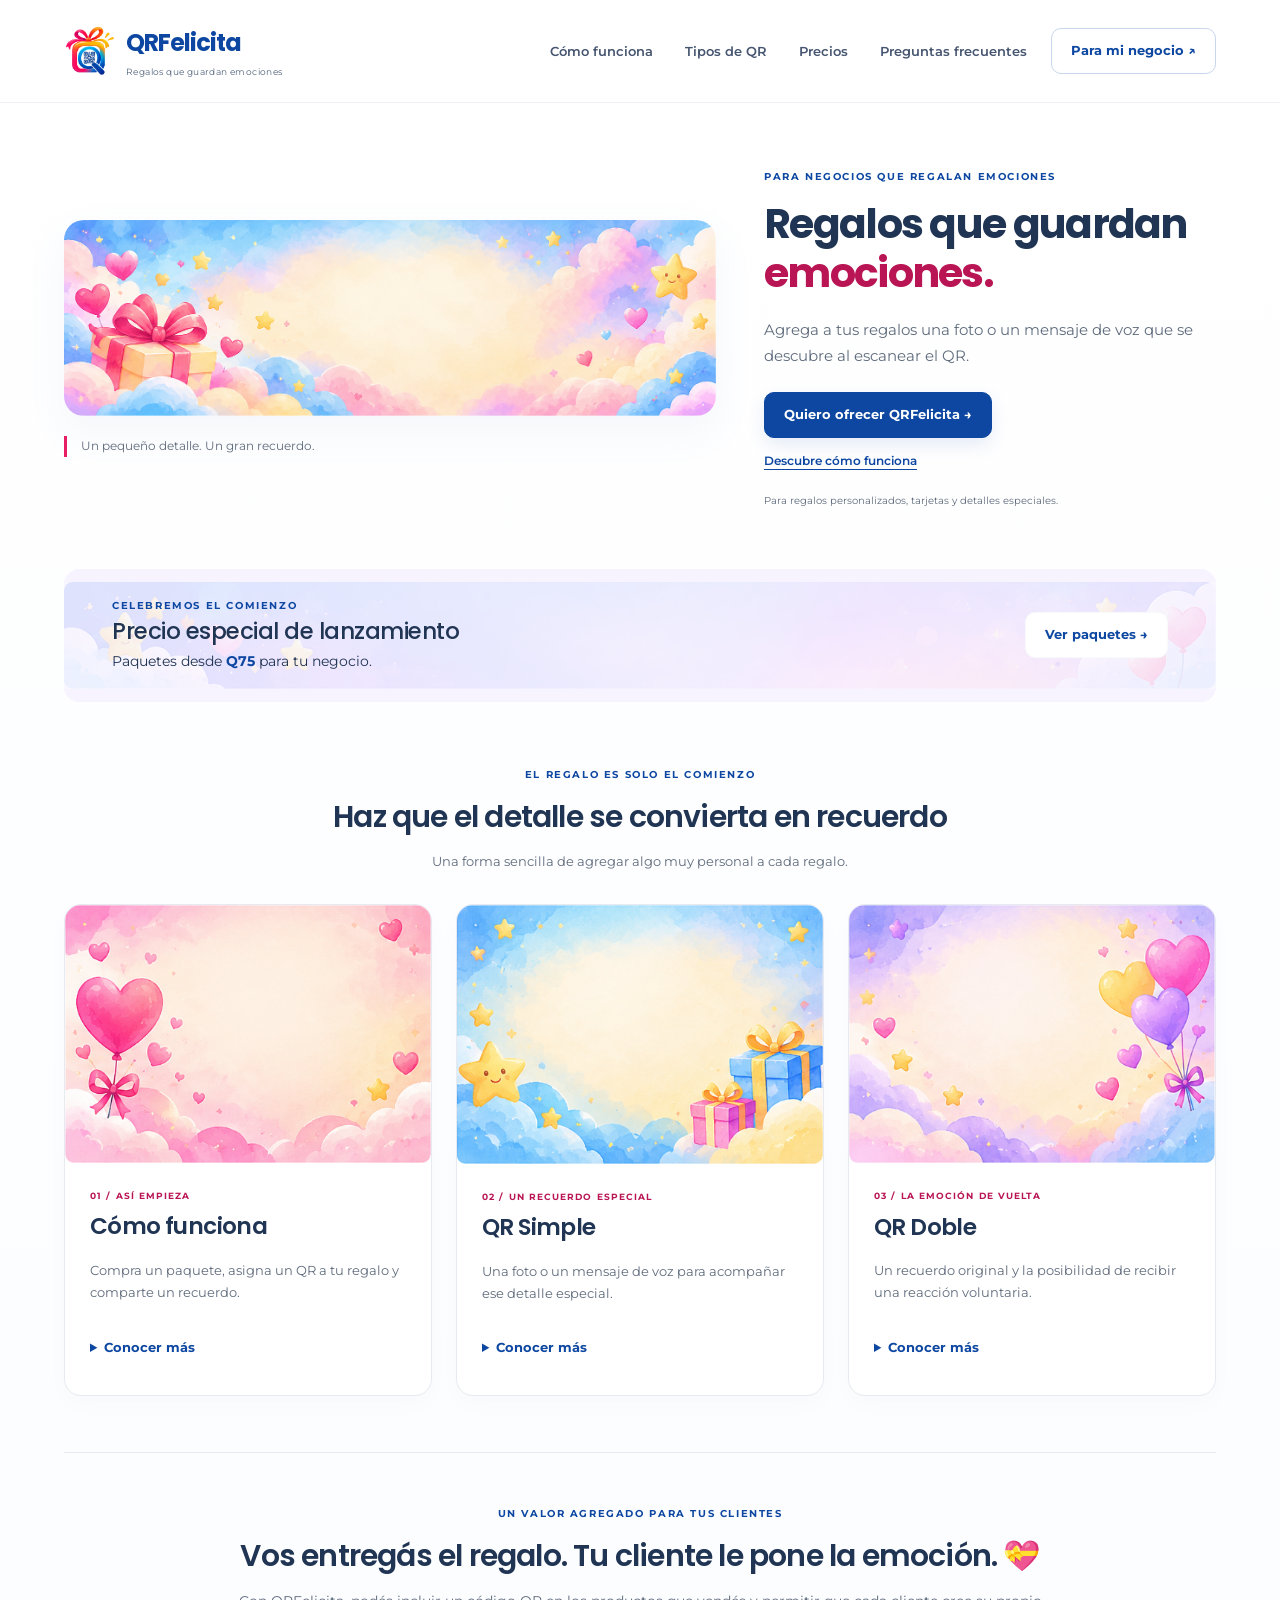
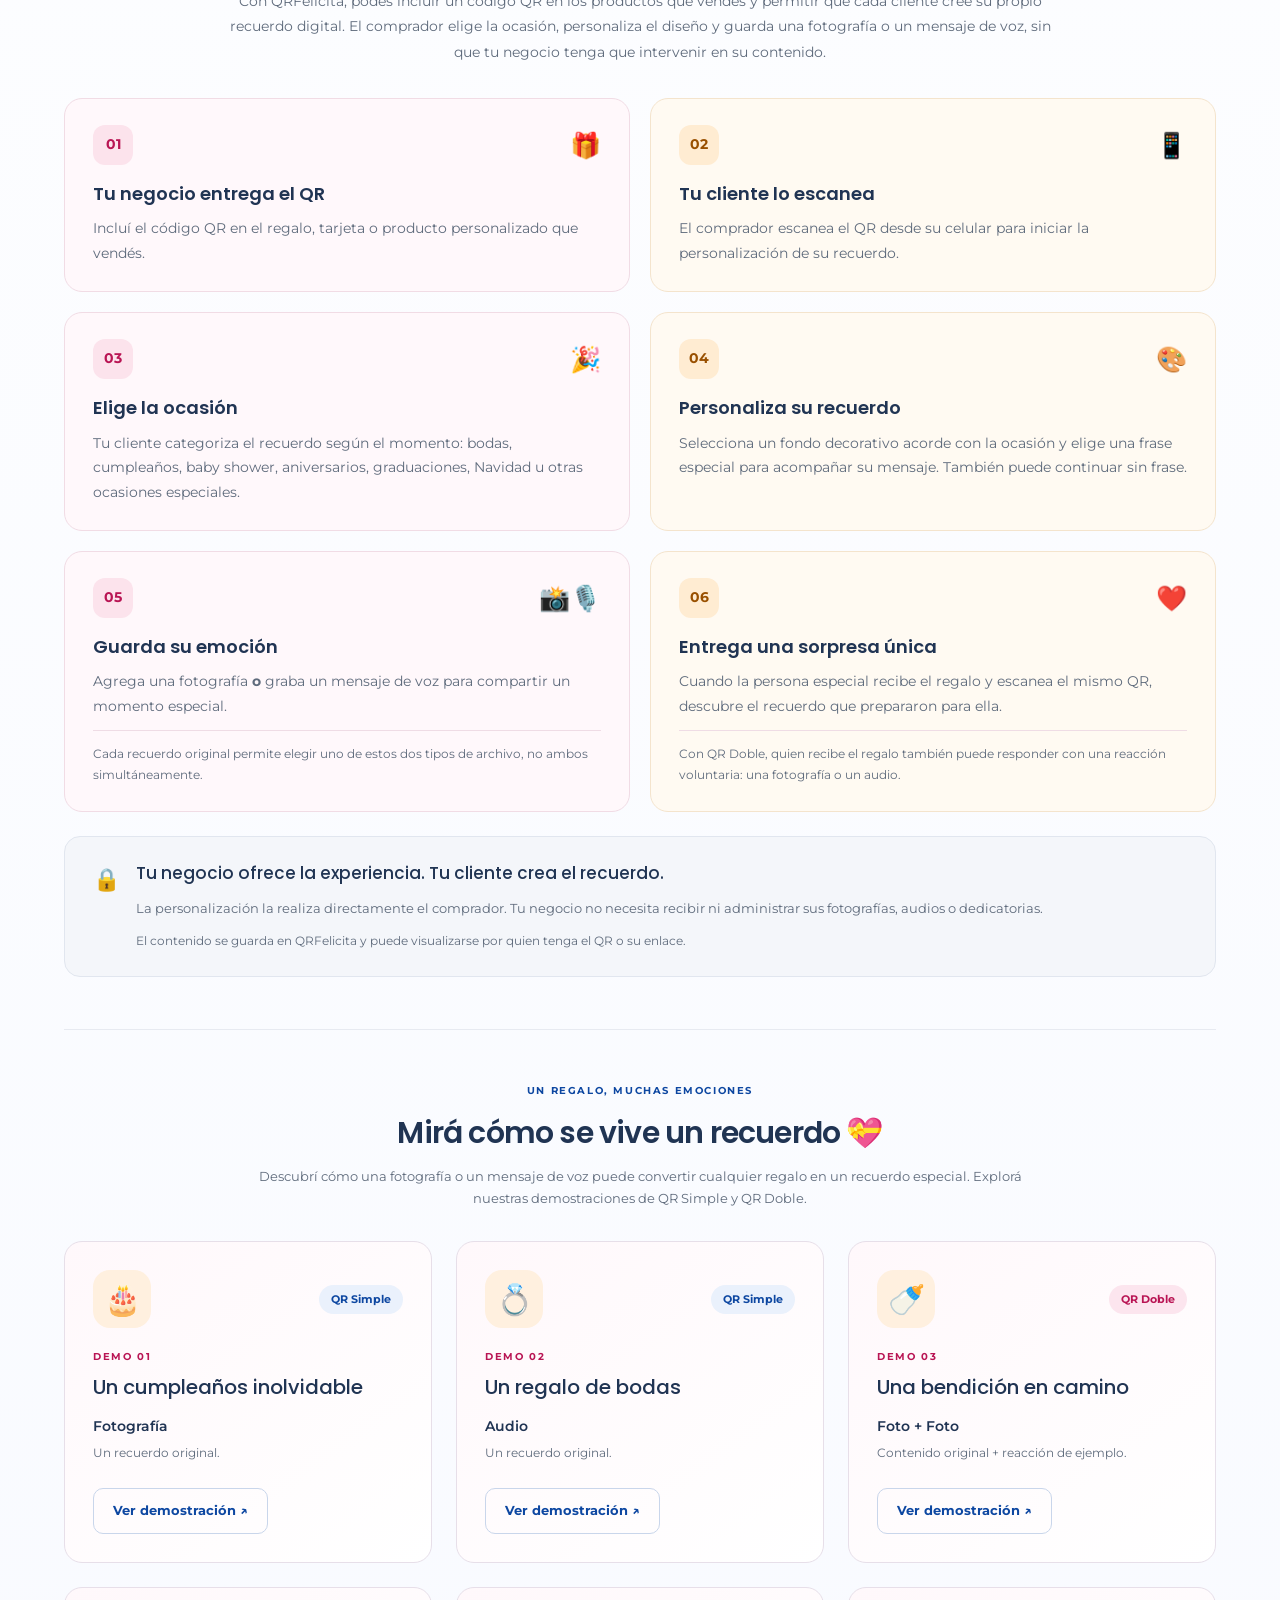
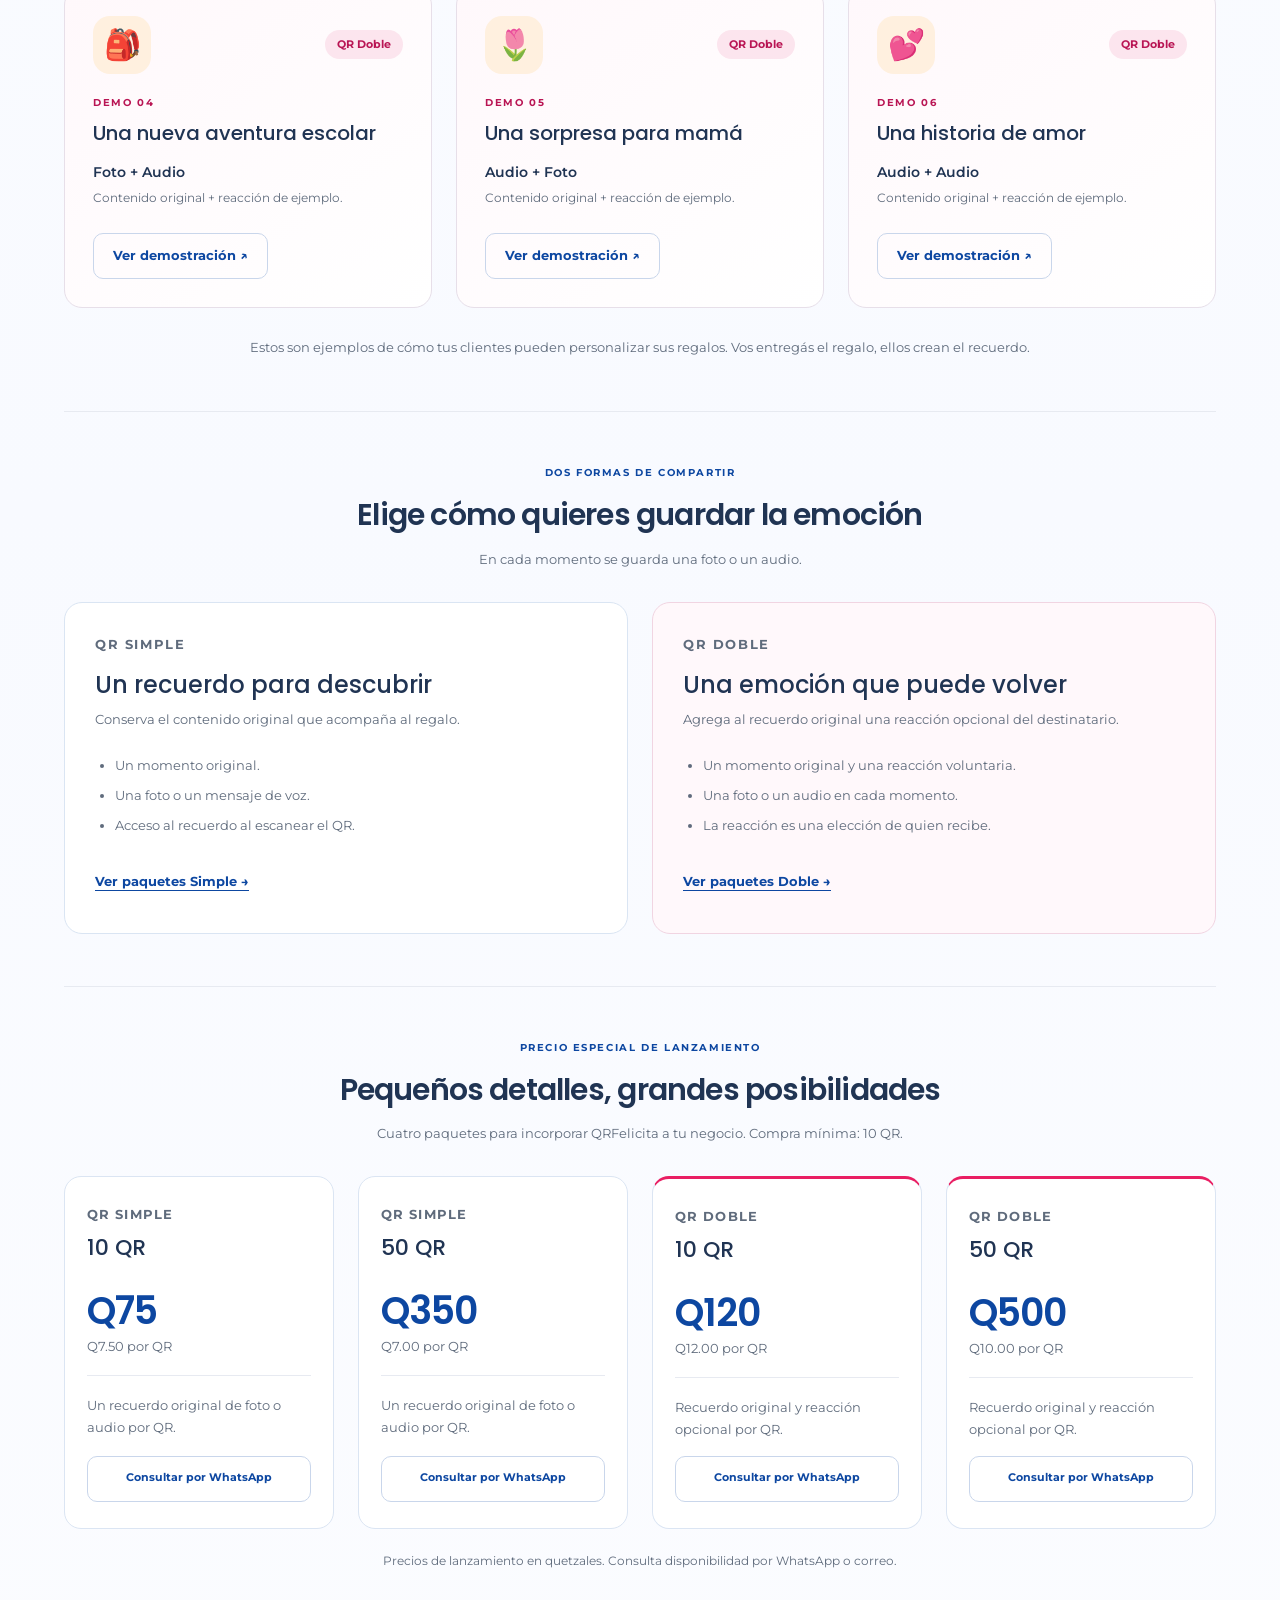
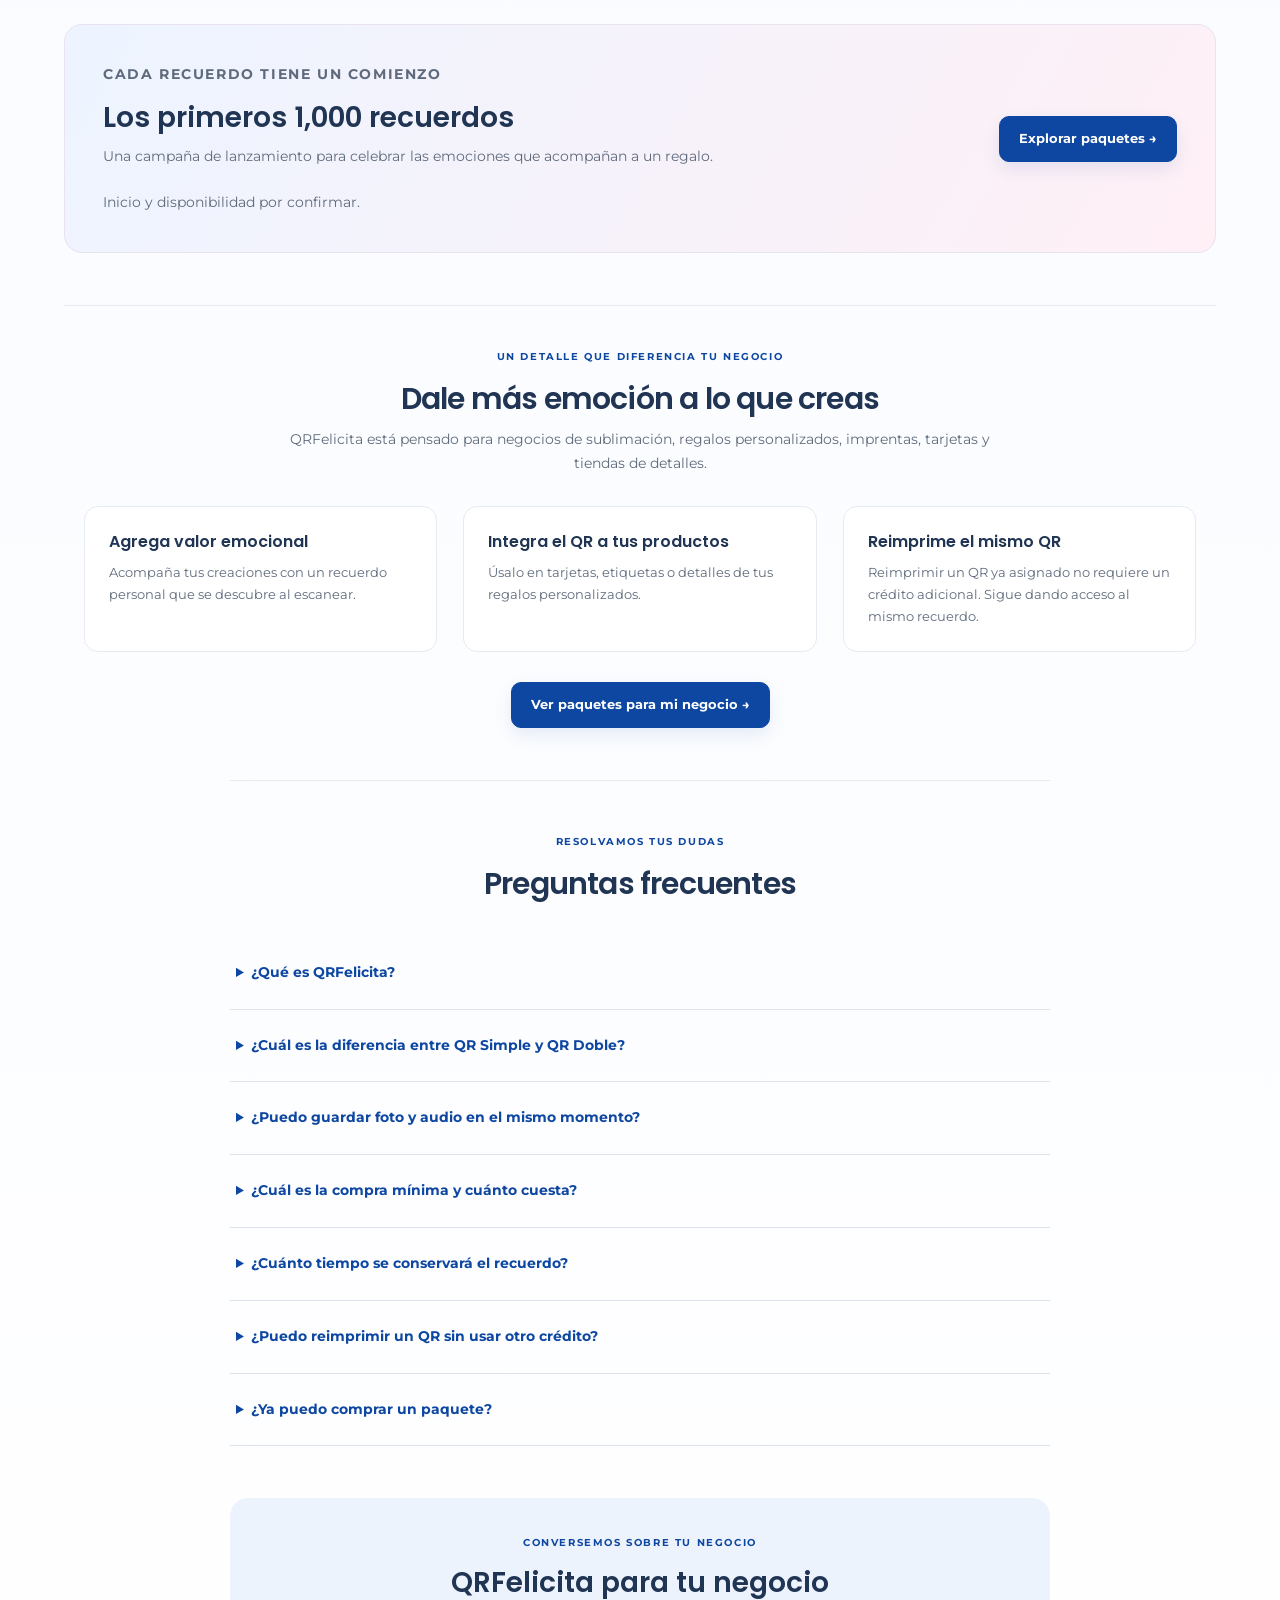
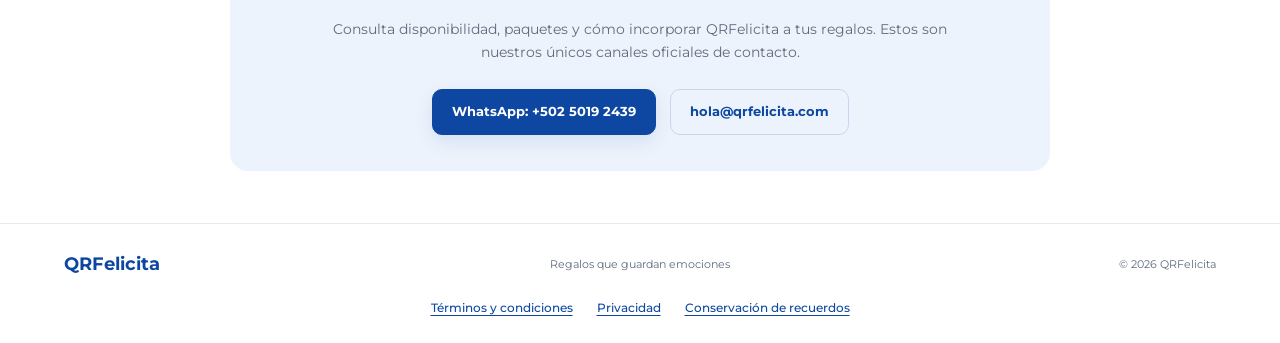
==== index.html @ c607f037 "filtro por vendedor" ====
<!doctype html>
<html lang="es"><head><meta charset="utf-8"><meta name="viewport" content="width=device-width, initial-scale=1"><title>QRFelicita | Regalos que guardan emociones</title><meta name="description" content="Agrega a tus regalos una foto o un mensaje de voz que se descubre al escanear el QR. Conoce QRFelicita para tu negocio."><meta name="theme-color" content="#0d47a1"><meta property="og:title" content="QRFelicita | Regalos que guardan emociones"><meta property="og:description" content="Una foto o un mensaje de voz para acompañar tus regalos."><meta property="og:type" content="website"><meta property="og:locale" content="es_GT"><link rel="icon" type="image/png" href="assets/img/favICON.png"><link rel="preconnect" href="https://fonts.googleapis.com"><link rel="preconnect" href="https://fonts.gstatic.com" crossorigin><link href="https://fonts.googleapis.com/css2?family=Montserrat:wght@400;500;600;700&family=Poppins:wght@500;600;700&display=swap" rel="stylesheet"><link href="css/styles.css" rel="stylesheet"><link href="css/qrfelicita.css" rel="stylesheet"></head>
<body id="inicio"><a class="skip-link" href="#contenido">Saltar al contenido</a><header><nav class="navbar navbar-expand-lg navbar-light" aria-label="Navegación principal"><div class="container"><a class="navbar-brand brand" href="#inicio" aria-label="QRFelicita, inicio"><img src="assets/img/favICON.png" width="52" height="52" alt="Isotipo oficial de QRFelicita"><span><strong>QRFelicita</strong><small>Regalos que guardan emociones</small></span></a><button class="navbar-toggler" type="button" aria-controls="menu-principal" aria-expanded="false" aria-label="Abrir menú"><span class="navbar-toggler-icon"></span></button><div class="collapse navbar-collapse" id="menu-principal"><ul class="navbar-nav ms-auto gap-lg-3 align-items-lg-center"><li class="nav-item"><a class="nav-link" href="#como-funciona">Cómo funciona</a></li><li class="nav-item"><a class="nav-link" href="#tipos-qr">Tipos de QR</a></li><li class="nav-item"><a class="nav-link" href="#precios">Precios</a></li><li class="nav-item"><a class="nav-link" href="#preguntas-frecuentes">Preguntas frecuentes</a></li><li class="nav-item"><a class="btn btn-outline-primary" href="#para-negocios">Para mi negocio ↗</a></li></ul></div></div></nav></header>
<main class="container" id="contenido"><section class="hero row align-items-center g-4 g-lg-5" aria-labelledby="titulo-principal"><div class="col-lg-7"><img class="img-fluid hero-image" src="assets/img/01_hero_principal.png" width="1505" height="453" alt="Regalo con lazo rosa entre nubes de acuarela, corazones y estrellas"><p class="art-caption">Un pequeño detalle. Un gran recuerdo.</p></div><div class="col-lg-5"><p class="eyebrow">PARA NEGOCIOS QUE REGALAN EMOCIONES</p><h1 id="titulo-principal">Regalos que guardan <span>emociones.</span></h1><p class="hero-description">Agrega a tus regalos una foto o un mensaje de voz que se descubre al escanear el QR.</p><a class="btn btn-primary" href="https://wa.me/50250192439" target="_blank" rel="noopener noreferrer">Quiero ofrecer QRFelicita →</a><a class="hero-secondary" href="#como-funciona">Descubre cómo funciona</a><p class="hero-note">Para regalos personalizados, tarjetas y detalles especiales.</p></div></section>
<section class="promo" id="lanzamiento" aria-labelledby="promo-titulo"><img src="assets/img/02_franja_promocional.png" width="1505" height="141" alt=""><div class="promo-content"><div><p class="eyebrow">CELEBREMOS EL COMIENZO</p><h2 id="promo-titulo">Precio especial de lanzamiento</h2><p>Paquetes desde <strong>Q75</strong> para tu negocio.</p></div><a class="btn btn-light" href="#precios">Ver paquetes →</a></div></section>
<section class="discovery" id="descubre" aria-labelledby="descubre-titulo"><div class="section-heading"><p class="eyebrow">EL REGALO ES SOLO EL COMIENZO</p><h2 id="descubre-titulo">Haz que el detalle se convierta en recuerdo</h2><p>Una forma sencilla de agregar algo muy personal a cada regalo.</p></div><div class="row g-4">
<div class="col-md-4"><article class="card h-100" id="resumen-funcionamiento"><img class="card-img-top" src="assets/img/03_tarjeta_amor.png" width="492" height="347" alt="Corazones y nubes en acuarela rosa" loading="lazy"><div class="card-body"><p class="card-kicker">01 / ASÍ EMPIEZA</p><h3>Cómo funciona</h3><p>Compra un paquete, asigna un QR a tu regalo y comparte un recuerdo.</p><details><summary>Conocer más<span class="visually-hidden"> sobre cómo funciona</span></summary><p>El negocio adquiere un paquete y asigna el QR al regalo. Se guarda una foto o un audio y el destinatario descubre el recuerdo al escanearlo.</p></details></div></article></div>
<div class="col-md-4"><article class="card h-100"><img class="card-img-top" src="assets/img/04_tarjeta_regalos.png" width="490" height="347" alt="Regalos azules y rosas entre estrellas y nubes" loading="lazy"><div class="card-body"><p class="card-kicker">02 / UN RECUERDO ESPECIAL</p><h3>QR Simple</h3><p>Una foto o un mensaje de voz para acompañar ese detalle especial.</p><details><summary>Conocer más<span class="visually-hidden"> sobre QR Simple</span></summary><p>Incluye un momento original: puedes guardar una foto o un audio. El destinatario lo descubre al escanear el QR de su regalo.</p></details></div></article></div>
<div class="col-md-4"><article class="card h-100"><img class="card-img-top" src="assets/img/05_tarjeta_celebracion.png" width="491" height="347" alt="Globos de corazón entre nubes rosas y violetas" loading="lazy"><div class="card-body"><p class="card-kicker">03 / LA EMOCIÓN DE VUELTA</p><h3>QR Doble</h3><p>Un recuerdo original y la posibilidad de recibir una reacción voluntaria.</p><details><summary>Conocer más<span class="visually-hidden"> sobre QR Doble</span></summary><p>Incluye el momento original y una reacción opcional del destinatario. Cada momento permite una foto o un audio.</p></details></div></article></div>
</div></section><section class="content-section" id="como-funciona" aria-labelledby="pasos-titulo">
<div class="section-heading"><p class="eyebrow">UN VALOR AGREGADO PARA TUS CLIENTES</p><h2 id="pasos-titulo">Vos entregás el regalo. Tu cliente le pone la emoción. <span aria-hidden="true">💝</span></h2><p>Con QRFelicita, podés incluir un código QR en los productos que vendés y permitir que cada cliente cree su propio recuerdo digital. El comprador elige la ocasión, personaliza el diseño y guarda una fotografía o un mensaje de voz, sin que tu negocio tenga que intervenir en su contenido.</p></div>
<ol class="steps">
<li><div class="step-heading"><span>01</span><span aria-hidden="true">🎁</span></div><h3>Tu negocio entrega el QR</h3><p>Incluí el código QR en el regalo, tarjeta o producto personalizado que vendés.</p></li>
<li><div class="step-heading"><span>02</span><span aria-hidden="true">📱</span></div><h3>Tu cliente lo escanea</h3><p>El comprador escanea el QR desde su celular para iniciar la personalización de su recuerdo.</p></li>
<li><div class="step-heading"><span>03</span><span aria-hidden="true">🎉</span></div><h3>Elige la ocasión</h3><p>Tu cliente categoriza el recuerdo según el momento: bodas, cumpleaños, baby shower, aniversarios, graduaciones, Navidad u otras ocasiones especiales.</p></li>
<li><div class="step-heading"><span>04</span><span aria-hidden="true">🎨</span></div><h3>Personaliza su recuerdo</h3><p>Selecciona un fondo decorativo acorde con la ocasión y elige una frase especial para acompañar su mensaje. También puede continuar sin frase.</p></li>
<li><div class="step-heading"><span>05</span><span aria-hidden="true">📸🎙️</span></div><h3>Guarda su emoción</h3><p>Agrega una fotografía <strong>o</strong> graba un mensaje de voz para compartir un momento especial.</p><p class="step-note">Cada recuerdo original permite elegir uno de estos dos tipos de archivo, no ambos simultáneamente.</p></li>
<li><div class="step-heading"><span>06</span><span aria-hidden="true">❤️</span></div><h3>Entrega una sorpresa única</h3><p>Cuando la persona especial recibe el regalo y escanea el mismo QR, descubre el recuerdo que prepararon para ella.</p><p class="step-note">Con QR Doble, quien recibe el regalo también puede responder con una reacción voluntaria: una fotografía o un audio.</p></li>
</ol>
<aside class="journey-privacy" aria-labelledby="personalizacion-titulo"><span aria-hidden="true">🔒</span><div><h3 id="personalizacion-titulo">Tu negocio ofrece la experiencia. Tu cliente crea el recuerdo.</h3><p>La personalización la realiza directamente el comprador. Tu negocio no necesita recibir ni administrar sus fotografías, audios o dedicatorias.</p><p>El contenido se guarda en QRFelicita y puede visualizarse por quien tenga el QR o su enlace.</p></div></aside>
</section>
<section class="content-section demos-section" id="demostraciones" aria-labelledby="demos-titulo">
<div class="section-heading"><p class="eyebrow">UN REGALO, MUCHAS EMOCIONES</p><h2 id="demos-titulo">Mirá cómo se vive un recuerdo <span aria-hidden="true">💝</span></h2><p>Descubrí cómo una fotografía o un mensaje de voz puede convertir cualquier regalo en un recuerdo especial. Explorá nuestras demostraciones de QR Simple y QR Doble.</p></div>
<div class="row g-4"><div class="col-12 col-md-6 col-lg-4"><article class="demo-card h-100"><div class="demo-card-top"><span class="demo-icon" aria-hidden="true">🎂</span><span class="demo-badge demo-simple">QR Simple</span></div><p class="demo-number">DEMO 01</p><h3>Un cumpleaños inolvidable</h3><p class="demo-content-type">Fotografía</p><p class="demo-content-help">Un recuerdo original.</p><a class="btn btn-outline-primary" href="http://qrfelicita:8080/q/demo1" target="_blank" rel="noopener noreferrer" aria-label="Ver demostración: Un cumpleaños inolvidable (abre en otra pestaña)">Ver demostración <span aria-hidden="true">↗</span></a></article></div><div class="col-12 col-md-6 col-lg-4"><article class="demo-card h-100"><div class="demo-card-top"><span class="demo-icon" aria-hidden="true">💍</span><span class="demo-badge demo-simple">QR Simple</span></div><p class="demo-number">DEMO 02</p><h3>Un regalo de bodas</h3><p class="demo-content-type">Audio</p><p class="demo-content-help">Un recuerdo original.</p><a class="btn btn-outline-primary" href="http://qrfelicita:8080/q/demo2" target="_blank" rel="noopener noreferrer" aria-label="Ver demostración: Un regalo de bodas (abre en otra pestaña)">Ver demostración <span aria-hidden="true">↗</span></a></article></div><div class="col-12 col-md-6 col-lg-4"><article class="demo-card h-100"><div class="demo-card-top"><span class="demo-icon" aria-hidden="true">🍼</span><span class="demo-badge demo-double">QR Doble</span></div><p class="demo-number">DEMO 03</p><h3>Una bendición en camino</h3><p class="demo-content-type">Foto + Foto</p><p class="demo-content-help">Contenido original + reacción de ejemplo.</p><a class="btn btn-outline-primary" href="http://qrfelicita:8080/q/demo3" target="_blank" rel="noopener noreferrer" aria-label="Ver demostración: Una bendición en camino (abre en otra pestaña)">Ver demostración <span aria-hidden="true">↗</span></a></article></div><div class="col-12 col-md-6 col-lg-4"><article class="demo-card h-100"><div class="demo-card-top"><span class="demo-icon" aria-hidden="true">🎒</span><span class="demo-badge demo-double">QR Doble</span></div><p class="demo-number">DEMO 04</p><h3>Una nueva aventura escolar</h3><p class="demo-content-type">Foto + Audio</p><p class="demo-content-help">Contenido original + reacción de ejemplo.</p><a class="btn btn-outline-primary" href="http://qrfelicita:8080/q/demo4" target="_blank" rel="noopener noreferrer" aria-label="Ver demostración: Una nueva aventura escolar (abre en otra pestaña)">Ver demostración <span aria-hidden="true">↗</span></a></article></div><div class="col-12 col-md-6 col-lg-4"><article class="demo-card h-100"><div class="demo-card-top"><span class="demo-icon" aria-hidden="true">🌷</span><span class="demo-badge demo-double">QR Doble</span></div><p class="demo-number">DEMO 05</p><h3>Una sorpresa para mamá</h3><p class="demo-content-type">Audio + Foto</p><p class="demo-content-help">Contenido original + reacción de ejemplo.</p><a class="btn btn-outline-primary" href="http://qrfelicita:8080/q/demo5" target="_blank" rel="noopener noreferrer" aria-label="Ver demostración: Una sorpresa para mamá (abre en otra pestaña)">Ver demostración <span aria-hidden="true">↗</span></a></article></div><div class="col-12 col-md-6 col-lg-4"><article class="demo-card h-100"><div class="demo-card-top"><span class="demo-icon" aria-hidden="true">💕</span><span class="demo-badge demo-double">QR Doble</span></div><p class="demo-number">DEMO 06</p><h3>Una historia de amor</h3><p class="demo-content-type">Audio + Audio</p><p class="demo-content-help">Contenido original + reacción de ejemplo.</p><a class="btn btn-outline-primary" href="http://qrfelicita:8080/q/demo6" target="_blank" rel="noopener noreferrer" aria-label="Ver demostración: Una historia de amor (abre en otra pestaña)">Ver demostración <span aria-hidden="true">↗</span></a></article></div></div><p class="demo-footnote">Estos son ejemplos de cómo tus clientes pueden personalizar sus regalos. Vos entregás el regalo, ellos crean el recuerdo.</p>
</section>
<section class="content-section comparison-section" id="tipos-qr" aria-labelledby="comparacion-titulo"><div class="section-heading"><p class="eyebrow">DOS FORMAS DE COMPARTIR</p><h2 id="comparacion-titulo">Elige cómo quieres guardar la emoción</h2><p>En cada momento se guarda una foto o un audio.</p></div><div class="row g-4"><div class="col-md-6"><article class="comparison-panel"><p class="eyebrow">QR SIMPLE</p><h3>Un recuerdo para descubrir</h3><p>Conserva el contenido original que acompaña al regalo.</p><ul><li>Un momento original.</li><li>Una foto o un mensaje de voz.</li><li>Acceso al recuerdo al escanear el QR.</li></ul><a href="#precios" class="text-link">Ver paquetes Simple →</a></article></div><div class="col-md-6"><article class="comparison-panel double-panel"><p class="eyebrow">QR DOBLE</p><h3>Una emoción que puede volver</h3><p>Agrega al recuerdo original una reacción opcional del destinatario.</p><ul><li>Un momento original y una reacción voluntaria.</li><li>Una foto o un audio en cada momento.</li><li>La reacción es una elección de quien recibe.</li></ul><a href="#precios" class="text-link">Ver paquetes Doble →</a></article></div></div></section>
<section class="content-section" id="precios" aria-labelledby="precios-titulo"><div class="section-heading"><p class="eyebrow">PRECIO ESPECIAL DE LANZAMIENTO</p><h2 id="precios-titulo">Pequeños detalles, grandes posibilidades</h2><p>Cuatro paquetes para incorporar QRFelicita a tu negocio. Compra mínima: 10 QR.</p></div><div class="row g-4">
<div class="col-sm-6 col-lg-3"><article class="price-card"><p class="card-kicker">QR SIMPLE</p><h3>10 QR</h3><p class="package-price">Q75</p><p class="unit-price">Q7.50 por QR</p><p>Un recuerdo original de foto o audio por QR.</p><a href="https://wa.me/50250192439" target="_blank" rel="noopener noreferrer" class="btn btn-outline-primary">Consultar por WhatsApp<span class="visually-hidden"> de QR Simple, 10 QR</span></a></article></div>
<div class="col-sm-6 col-lg-3"><article class="price-card"><p class="card-kicker">QR SIMPLE</p><h3>50 QR</h3><p class="package-price">Q350</p><p class="unit-price">Q7.00 por QR</p><p>Un recuerdo original de foto o audio por QR.</p><a href="https://wa.me/50250192439" target="_blank" rel="noopener noreferrer" class="btn btn-outline-primary">Consultar por WhatsApp<span class="visually-hidden"> de QR Simple, 50 QR</span></a></article></div>
<div class="col-sm-6 col-lg-3"><article class="price-card double-price"><p class="card-kicker">QR DOBLE</p><h3>10 QR</h3><p class="package-price">Q120</p><p class="unit-price">Q12.00 por QR</p><p>Recuerdo original y reacción opcional por QR.</p><a href="https://wa.me/50250192439" target="_blank" rel="noopener noreferrer" class="btn btn-outline-primary">Consultar por WhatsApp<span class="visually-hidden"> de QR Doble, 10 QR</span></a></article></div>
<div class="col-sm-6 col-lg-3"><article class="price-card double-price"><p class="card-kicker">QR DOBLE</p><h3>50 QR</h3><p class="package-price">Q500</p><p class="unit-price">Q10.00 por QR</p><p>Recuerdo original y reacción opcional por QR.</p><a href="https://wa.me/50250192439" target="_blank" rel="noopener noreferrer" class="btn btn-outline-primary">Consultar por WhatsApp<span class="visually-hidden"> de QR Doble, 50 QR</span></a></article></div>
</div><p class="section-note">Precios de lanzamiento en quetzales. Consulta disponibilidad por WhatsApp o correo.</p></section>
<section class="campaign" aria-labelledby="campana-titulo"><div><p class="eyebrow">CADA RECUERDO TIENE UN COMIENZO</p><h2 id="campana-titulo">Los primeros 1,000 recuerdos</h2><p>Una campaña de lanzamiento para celebrar las emociones que acompañan a un regalo.</p><p class="section-note">Inicio y disponibilidad por confirmar.</p></div><a href="#precios" class="btn btn-primary">Explorar paquetes →</a></section><section class="business-intro" id="para-negocios" aria-labelledby="negocios-titulo"><p class="eyebrow">UN DETALLE QUE DIFERENCIA TU NEGOCIO</p><h2 id="negocios-titulo">Dale más emoción a lo que creas</h2><p>QRFelicita está pensado para negocios de sublimación, regalos personalizados, imprentas, tarjetas y tiendas de detalles.</p><div class="business-benefits"><div><h3>Agrega valor emocional</h3><p>Acompaña tus creaciones con un recuerdo personal que se descubre al escanear.</p></div><div><h3>Integra el QR a tus productos</h3><p>Úsalo en tarjetas, etiquetas o detalles de tus regalos personalizados.</p></div><div><h3>Reimprime el mismo QR</h3><p>Reimprimir un QR ya asignado no requiere un crédito adicional. Sigue dando acceso al mismo recuerdo.</p></div></div><a href="#precios" class="btn btn-primary">Ver paquetes para mi negocio →</a></section><section class="content-section faq-section" id="preguntas-frecuentes" aria-labelledby="faq-titulo"><div class="section-heading"><p class="eyebrow">RESOLVAMOS TUS DUDAS</p><h2 id="faq-titulo">Preguntas frecuentes</h2></div>
<details><summary>¿Qué es QRFelicita?</summary><p>Es una propuesta para acompañar regalos físicos con recuerdos digitales. Al escanear el QR del regalo, el destinatario descubre una foto o un mensaje de voz.</p></details>
<details><summary>¿Cuál es la diferencia entre QR Simple y QR Doble?</summary><p>QR Simple incluye un momento original. QR Doble incluye ese momento y permite una reacción voluntaria del destinatario. Cada momento es una foto o un audio.</p></details>
<details><summary>¿Puedo guardar foto y audio en el mismo momento?</summary><p>Cada momento permite elegir una foto o un audio. En QR Doble, el original y la reacción pueden usar formatos distintos.</p></details>
<details><summary>¿Cuál es la compra mínima y cuánto cuesta?</summary><p>La compra mínima es de 10 QR. Los paquetes Simple cuestan Q75 por 10 y Q350 por 50; los Doble, Q120 por 10 y Q500 por 50.</p><a href="#precios" class="text-link">Ver todos los paquetes →</a></details>
<details><summary>¿Cuánto tiempo se conservará el recuerdo?</summary><p>La conservación prevista es de 12 meses más 30 días de gracia. Consulta el <a href="conservacion-de-recuerdos.html">borrador de la política de conservación</a> para conocer el inicio de vigencia, la renovación y la eliminación; las condiciones definitivas están pendientes.</p></details>
<details><summary>¿Puedo reimprimir un QR sin usar otro crédito?</summary><p>Sí. Puedes reimprimir el mismo QR sin crédito adicional; las copias siguen vinculadas al mismo recuerdo.</p></details>
<details><summary>¿Ya puedo comprar un paquete?</summary><p>Escríbenos por <a href="https://wa.me/50250192439" target="_blank" rel="noopener noreferrer">WhatsApp al +502 5019 2439</a> o a <a href="mailto:hola@qrfelicita.com">hola@qrfelicita.com</a> para consultar disponibilidad y cómo adquirir tu paquete.</p></details>
</section>
<section class="contact-panel" id="contacto" aria-labelledby="contacto-titulo"><p class="eyebrow">CONVERSEMOS SOBRE TU NEGOCIO</p><h2 id="contacto-titulo">QRFelicita para tu negocio</h2><p>Consulta disponibilidad, paquetes y cómo incorporar QRFelicita a tus regalos. Estos son nuestros únicos canales oficiales de contacto.</p><div class="contact-actions"><a href="https://wa.me/50250192439" target="_blank" rel="noopener noreferrer" class="btn btn-primary">WhatsApp: +502 5019 2439</a><a href="mailto:hola@qrfelicita.com" class="btn btn-outline-primary">hola@qrfelicita.com</a></div></section></main><footer><div class="container"><a href="#inicio">QRFelicita</a><p>Regalos que guardan emociones</p><small>© 2026 QRFelicita</small></div><nav class="container footer-policies" aria-label="Políticas"><a href="terminos-y-condiciones.html">Términos y condiciones</a><a href="politica-de-privacidad.html">Privacidad</a><a href="conservacion-de-recuerdos.html">Conservación de recuerdos</a></nav></footer><script src="js/scripts.js"></script></body></html>
---- css/qrfelicita.css ----
:root{--ink:#203453;--blue:#0d47a1;--pink:#b91554;--muted:#5f6b7c}body{font-family:Montserrat,Arial,sans-serif;color:var(--ink);background:linear-gradient(180deg,#fff,#f8faff 55%,#fff);font-size:15px;line-height:1.7}h1,h2,h3,.brand strong{font-family:Poppins,Arial,sans-serif}.container{max-width:1200px;padding-left:24px;padding-right:24px}header{border-bottom:1px solid #edf0f6;background:white}.navbar{padding:18px 0}.brand{display:flex;align-items:center;gap:10px;color:var(--blue)}.brand strong{display:block;font-size:24px;font-weight:700;letter-spacing:-1px}.brand small{display:block;font-size:9px;letter-spacing:.4px;color:#52647d}.nav-link{font-size:13px;font-weight:600;color:#465570}.btn{padding:12px 19px;border-radius:10px;font-size:13px;font-weight:700;min-height:46px}.btn-primary{background:var(--blue);border-color:var(--blue);box-shadow:0 7px 18px #0d47a11a}.btn-primary:hover{background:#083575;border-color:#083575}.btn-outline-primary{color:var(--blue);border-color:#c9d6eb}.btn-outline-primary:hover{background:var(--blue)}.hero{padding-top:65px;padding-bottom:60px}.hero-image{width:100%;height:auto;border-radius:20px;box-shadow:0 16px 40px #6787b512}.art-caption{font-size:12px;color:var(--muted);margin:20px 0 0;border-left:3px solid #e91e63;padding-left:14px}.eyebrow{font-size:10px;letter-spacing:1.6px;font-weight:700;color:var(--blue);margin-bottom:14px}h1{font-size:clamp(32px,3.2vw,46px);line-height:1.2;letter-spacing:-1.7px;font-weight:700;margin-bottom:20px}h1 span{color:var(--pink)}.hero-description{font-size:15px;color:var(--muted);margin-bottom:24px}.hero-secondary{display:block;width:fit-content;margin-top:13px;font-weight:600;font-size:12px;color:var(--blue);text-underline-offset:4px}.hero-note{font-size:10px;color:var(--muted);margin:20px 0 0}.promo{position:relative;border-radius:16px;overflow:hidden;background:#e9e6ff;isolation:isolate}.promo>img{position:absolute;width:100%;height:100%;object-fit:contain;z-index:-2}.promo:after{content:"";position:absolute;inset:0;background:#f9f7ffd9;z-index:-1}.promo-content{display:flex;align-items:center;justify-content:space-between;gap:24px;padding:28px 48px}.promo .eyebrow{margin-bottom:4px}.promo h2{font-size:23px;letter-spacing:-.5px;margin-bottom:5px}.promo p:last-child{margin:0;font-size:14px}.promo strong{color:var(--blue)}.btn-light{color:var(--blue);background:white;white-space:nowrap}.discovery{padding-top:64px;padding-bottom:56px}.section-heading{text-align:center;max-width:700px;margin:0 auto 32px}.section-heading h2,.business-intro h2{font-size:clamp(24px,2.4vw,30px);font-weight:600;letter-spacing:-.8px;line-height:1.35}.section-heading>p:last-child{color:var(--muted);font-size:13px;margin:12px 0 0}.card{border:1px solid #e7eaf1;border-radius:17px;overflow:hidden;box-shadow:0 9px 25px #17375b05}.card-img-top{width:100%;height:auto;object-fit:contain}.card-body{padding:25px;display:flex;flex-direction:column}.card-kicker{font-size:9px;font-weight:700;letter-spacing:1.1px;color:var(--pink);margin-bottom:10px}.card h3{font-size:23px;font-weight:600;letter-spacing:-.6px}.card-body>p:not(.card-kicker){font-size:13px;color:var(--muted);margin:10px 0 22px}details{margin-top:auto;font-size:13px}summary{color:var(--blue);font-weight:700;padding:10px 0;min-height:44px;cursor:pointer}details p{margin:10px 0 0;color:var(--muted)}.business-intro{border-top:1px solid #e7eaf1;text-align:center;padding:42px 20px 52px;max-width:800px;margin:auto}.business-intro>p:not(.eyebrow){font-size:14px;color:var(--muted)}.business-intro .availability{font-size:12px!important;background:#edf3fc;border-radius:10px;padding:14px;margin:22px 0 0}footer{border-top:1px solid #e7eaf1;padding:25px 0;background:white}footer .container{display:flex;gap:20px;align-items:center;justify-content:space-between}footer a{font-size:18px;font-weight:700;text-decoration:none;color:var(--blue)}footer p,footer small{margin:0;font-size:11px;color:var(--muted)}:focus-visible{outline:3px solid var(--blue);outline-offset:4px}.skip-link{position:absolute;top:-100px;left:12px;z-index:10;padding:12px;background:white}.skip-link:focus{top:8px}section,article[id]{scroll-margin-top:24px}
@media(max-width:991.98px){.navbar-collapse{padding:16px 0 4px}.navbar-nav{gap:8px}.hero{padding-top:30px;padding-bottom:35px}.art-caption{margin-top:10px}.hero h1{max-width:520px}.hero-description{max-width:550px}.promo-content{padding:26px}.discovery{padding-top:42px}.card-body{padding:18px}}
@media(max-width:575.98px){.container{padding-left:20px;padding-right:20px}.navbar{padding:12px 0}.brand strong{font-size:22px}.brand img{width:45px;height:45px}.brand small{font-size:8px}.hero{padding-top:18px;--bs-gutter-y:20px}.hero-image{border-radius:12px}.art-caption{display:none}.hero .eyebrow{font-size:9px;letter-spacing:1px;margin-bottom:10px}h1{font-size:34px;letter-spacing:-1.2px;margin-bottom:14px}.hero-description{font-size:14px;margin-bottom:18px}.hero-note{margin-top:14px}.promo-content{flex-direction:column;align-items:flex-start;gap:16px;padding:24px}.promo h2{font-size:22px}.section-heading{text-align:left}.discovery{padding-bottom:30px}.card-body{padding:24px}.business-intro{padding:30px 0 35px}footer .container{flex-direction:column;gap:4px}}
@media(prefers-reduced-motion:reduce){*,*:before,*:after{scroll-behavior:auto!important;transition:none!important}}
.content-section{padding:52px 0;border-top:1px solid #e7eaf1}.steps{list-style:none;display:grid;grid-template-columns:repeat(5,minmax(0,1fr));gap:22px;padding:0;margin:0}.steps li>span{display:inline-flex;width:42px;height:42px;border-radius:14px;align-items:center;justify-content:center;background:#eaf1fc;color:var(--blue);font-weight:700;margin-bottom:18px}.steps h3,.business-benefits h3{font-size:16px;font-weight:600;line-height:1.4}.steps p,.comparison-panel p,.comparison-panel li,.price-card>p,.business-benefits p{font-size:13px;color:var(--muted)}.comparison-panel{background:white;border:1px solid #dae5f3;border-radius:18px;padding:30px;height:100%}.comparison-panel h3{font-size:24px;line-height:1.3}.comparison-panel ul{padding-left:20px;margin:20px 0}.comparison-panel li{padding:4px 0}.double-panel{background:#fff8fb;border-color:#f1d5e2}.text-link{color:var(--blue);font-size:13px;font-weight:700;text-underline-offset:4px;display:inline-block;padding:10px 0}.price-card{height:100%;padding:26px 22px;border:1px solid #dbe5f3;border-radius:17px;background:white;display:flex;flex-direction:column}.price-card h3{font-size:22px}.price-card .package-price{font-family:Poppins,Arial,sans-serif;font-size:38px;line-height:1.3;font-weight:600;letter-spacing:-1px;color:var(--blue);margin:16px 0 0}.price-card .unit-price{padding-bottom:18px;border-bottom:1px solid #e7eaf1;margin-bottom:18px}.price-card .btn{margin-top:auto;font-size:11px;padding:12px 8px}.double-price{border-top:3px solid #e91e63}.section-note{font-size:12px;color:var(--muted);text-align:center;margin:22px 0 0}.campaign{background:linear-gradient(120deg,#edf4ff,#fff0f6);border:1px solid #e8e3ef;border-radius:18px;padding:38px;display:flex;align-items:center;justify-content:space-between;gap:30px;margin:0 0 52px}.campaign h2,.contact-panel h2{font-size:28px;font-weight:600;line-height:1.3}.campaign p{max-width:650px;font-size:14px;color:var(--muted)}.campaign .section-note{text-align:left;margin-bottom:0}.campaign .btn{flex-shrink:0}.business-intro{max-width:none}.business-intro>p:not(.eyebrow){max-width:700px;margin-left:auto;margin-right:auto}.business-benefits{display:grid;grid-template-columns:repeat(3,minmax(0,1fr));gap:26px;text-align:left;margin:30px 0}.business-benefits>div{padding:24px;background:white;border:1px solid #e7eaf1;border-radius:14px}.business-benefits p{margin-bottom:0}.faq-section{max-width:820px;margin:auto}.faq-section details{border-bottom:1px solid #dce3ed;padding:10px 0}.faq-section summary{font-size:14px;padding:14px 6px}.faq-section details p{padding:0 6px 14px;font-size:14px}.faq-section .text-link{margin-left:6px;margin-bottom:10px}.contact-panel{text-align:center;background:#edf3fc;border-radius:18px;padding:36px 28px;margin:0 auto 52px;max-width:820px}.contact-panel>p:not(.eyebrow){max-width:620px;margin:16px auto;color:var(--muted);font-size:14px}
@media(max-width:991.98px){.steps{grid-template-columns:repeat(3,minmax(0,1fr))}.business-benefits{gap:16px}.business-benefits>div{padding:20px}.navbar-nav{gap:4px}.navbar-nav .nav-link{font-size:12px}.campaign{padding:28px;flex-direction:column;align-items:flex-start}}
@media(max-width:767.98px){.steps{grid-template-columns:repeat(2,minmax(0,1fr))}.business-benefits{grid-template-columns:1fr}.content-section{padding:36px 0}.comparison-panel{padding:24px}.campaign h2,.contact-panel h2{font-size:25px}}
@media(max-width:399.98px){.steps{grid-template-columns:1fr;gap:16px}.steps li{position:relative;padding-left:58px}.steps li>span{position:absolute;left:0;top:0}.steps h3{margin-bottom:6px}}

.contact-actions{display:flex;justify-content:center;flex-wrap:wrap;gap:14px;margin-top:24px}.contact-actions a{overflow-wrap:anywhere;max-width:100%}
.footer-policies{display:flex;flex-wrap:wrap;justify-content:center!important;gap:12px 24px!important;margin-top:18px}.footer-policies a{font-size:12px;font-weight:500;text-decoration:underline;text-underline-offset:3px}.legal-header{display:flex;align-items:center;justify-content:space-between;gap:20px;padding-top:18px;padding-bottom:18px}.legal-header .brand{text-decoration:none}.legal-page{max-width:900px;padding-top:44px;padding-bottom:44px}.legal-page h1{font-size:clamp(30px,4vw,42px);overflow-wrap:anywhere}.legal-page h2{font-size:21px;line-height:1.4;margin:30px 0 14px}.legal-page article p{font-size:15px;line-height:1.9}.legal-notice{padding:22px;border:1px solid #e8d6b0;border-radius:12px;background:#fff8e9;font-size:14px;margin:26px 0}.legal-notice p{margin:10px 0 0}.legal-nav{display:flex;flex-wrap:wrap;gap:12px 22px;border-bottom:1px solid #dce3ed;padding:0 0 24px;margin-bottom:30px}.legal-nav a{color:var(--blue);font-size:13px}.legal-pending{padding:0 24px 15px;border:1px solid #e3dece;background:#fffdf6;border-radius:12px;margin-top:35px}.legal-table-wrap{overflow-x:auto}.legal-contact{border-top:1px solid #dce3ed;margin-top:30px}.legal-page a{overflow-wrap:anywhere}@media(max-width:575.98px){.legal-header{flex-wrap:wrap;gap:8px}.legal-header .brand strong{font-size:22px}.legal-page{padding-top:28px}.legal-page h2{font-size:19px}.legal-page article p{font-size:14px}.legal-notice{padding:18px}.legal-pending{padding:0 16px 10px}.footer-policies{align-items:center}}
/* Six-step buyer personalization, scoped to this section. */
#como-funciona .section-heading{max-width:840px}#como-funciona .section-heading>p:last-child{font-size:14px;line-height:1.85}#como-funciona .steps{grid-template-columns:repeat(2,minmax(0,1fr));gap:20px;align-items:stretch}#como-funciona .steps li{position:static;min-width:0;padding:26px 28px;background:#fff8fb;border:1px solid #f1dce5;border-radius:18px}#como-funciona .steps li:nth-child(even){background:#fffaf2;border-color:#f4e4cd}#como-funciona .step-heading{display:flex;align-items:center;justify-content:space-between;gap:16px;margin-bottom:16px}#como-funciona .step-heading span:first-child{display:inline-flex;align-items:center;justify-content:center;width:40px;height:40px;border-radius:12px;font-weight:700;font-size:14px;color:var(--pink);background:#fce3ec}#como-funciona li:nth-child(even) .step-heading span:first-child{color:#995000;background:#ffecd2}#como-funciona .step-heading span:last-child{font-size:25px;line-height:1.4}#como-funciona .steps h3{font-size:18px;margin-bottom:10px}#como-funciona .steps p{font-size:14px;line-height:1.75;margin-bottom:0}#como-funciona .steps .step-note{font-size:12px;border-top:1px solid #efdce5;padding-top:12px;margin-top:12px}#como-funciona .journey-privacy{display:flex;align-items:flex-start;gap:16px;margin-top:24px;padding:24px 28px;background:#f4f6fa;border:1px solid #e1e6ef;border-radius:16px}#como-funciona .journey-privacy>span{font-size:22px;flex-shrink:0}#como-funciona .journey-privacy h3{font-size:17px;line-height:1.5;margin-bottom:10px}#como-funciona .journey-privacy p{font-size:13px;line-height:1.8;color:var(--muted);margin-bottom:10px}#como-funciona .journey-privacy p:last-child{margin-bottom:0;font-size:12px}
@media(max-width:767.98px){#como-funciona .steps{grid-template-columns:1fr;gap:16px}#como-funciona .steps li{padding:22px}#como-funciona .journey-privacy{padding:22px;gap:12px}#como-funciona .section-heading>p:last-child{font-size:13px}}
/* Existing system demos: outbound links only. */
.demos-section .section-heading{max-width:800px}.demo-card{display:flex;flex-direction:column;padding:28px;border:1px solid #e7dfe9;border-radius:18px;background:linear-gradient(145deg,#fff8fb,#fff);transition:transform .18s ease,box-shadow .18s ease}.demo-card:hover{transform:translateY(-4px);box-shadow:0 12px 30px #20345310}.demo-card:focus-within{border-color:var(--blue)}.demo-card-top{display:flex;align-items:center;justify-content:space-between;gap:12px;margin-bottom:20px}.demo-icon{display:inline-flex;align-items:center;justify-content:center;background:#fff0df;width:58px;height:58px;border-radius:17px;font-size:30px}.demo-badge{font-size:11px;font-weight:700;border-radius:20px;padding:5px 12px;white-space:nowrap}.demo-simple{color:var(--blue);background:#eaf1fc}.demo-double{color:var(--pink);background:#fce5ee}.demo-number{font-size:10px;font-weight:700;letter-spacing:1.6px;color:var(--pink);margin-bottom:8px}.demo-card h3{font-size:20px;line-height:1.4;margin-bottom:14px}.demo-content-type{font-size:14px;font-weight:600;color:var(--ink);margin-bottom:4px}.demo-content-help{font-size:12px;color:var(--muted);margin-bottom:24px}.demo-card .btn{margin-top:auto;align-self:flex-start}.demo-footnote{max-width:780px;text-align:center;margin:28px auto 0;font-size:13px;color:var(--muted);line-height:1.8}@media(max-width:575.98px){.demo-card{padding:24px}.demo-footnote{text-align:left}}@media(prefers-reduced-motion:reduce){.demo-card:hover{transform:none}}
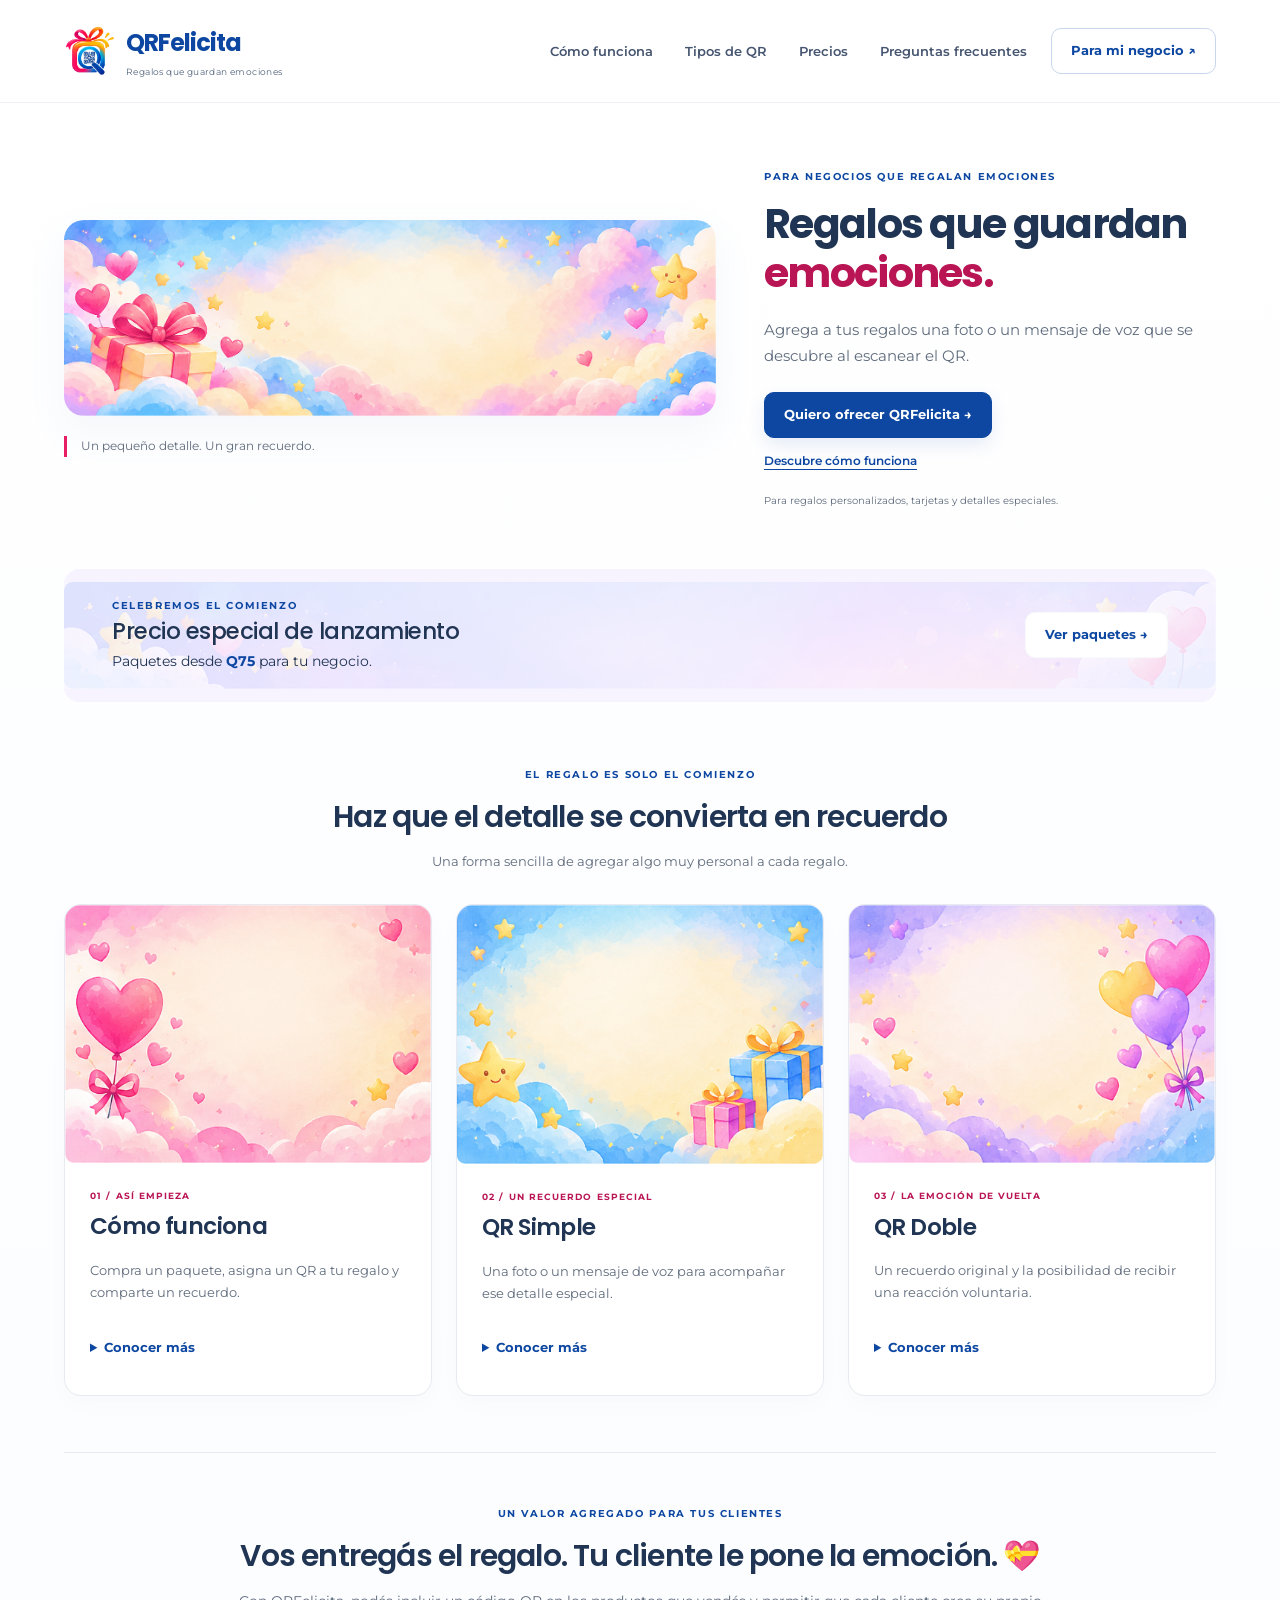
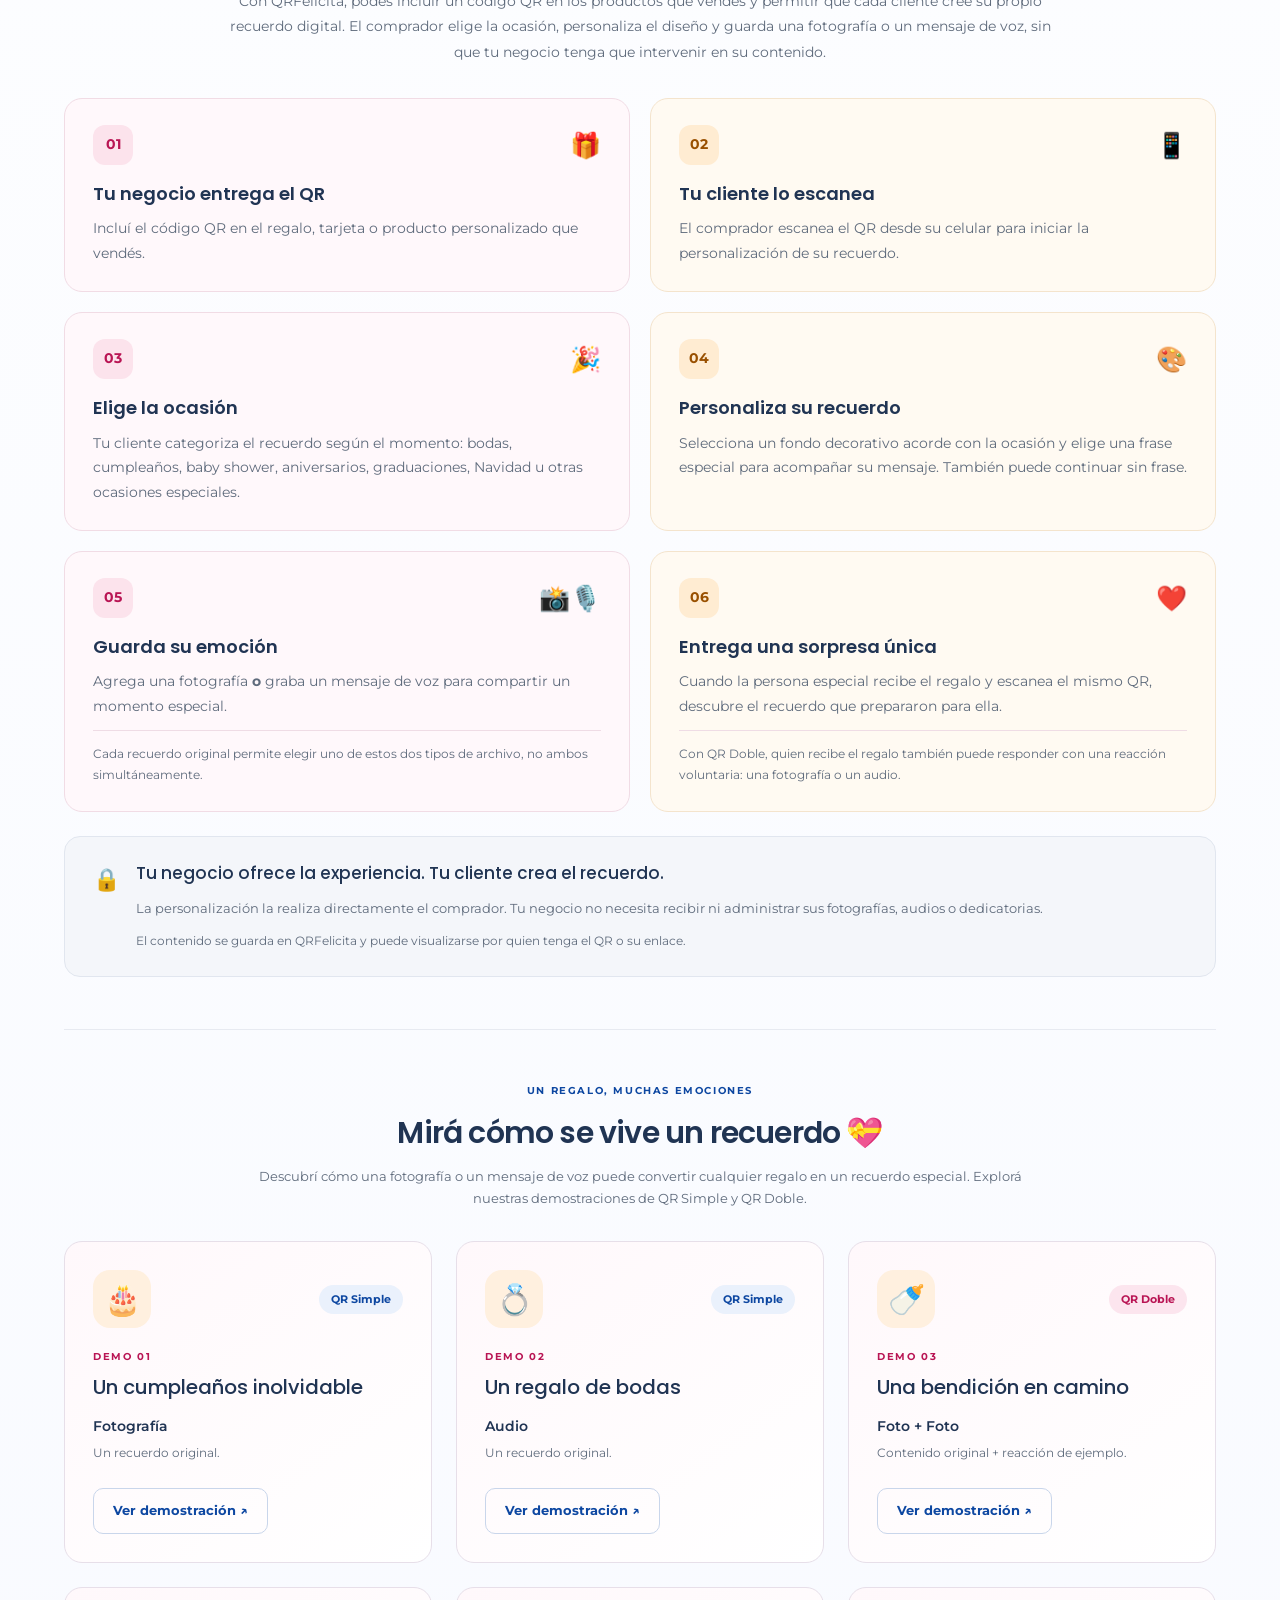
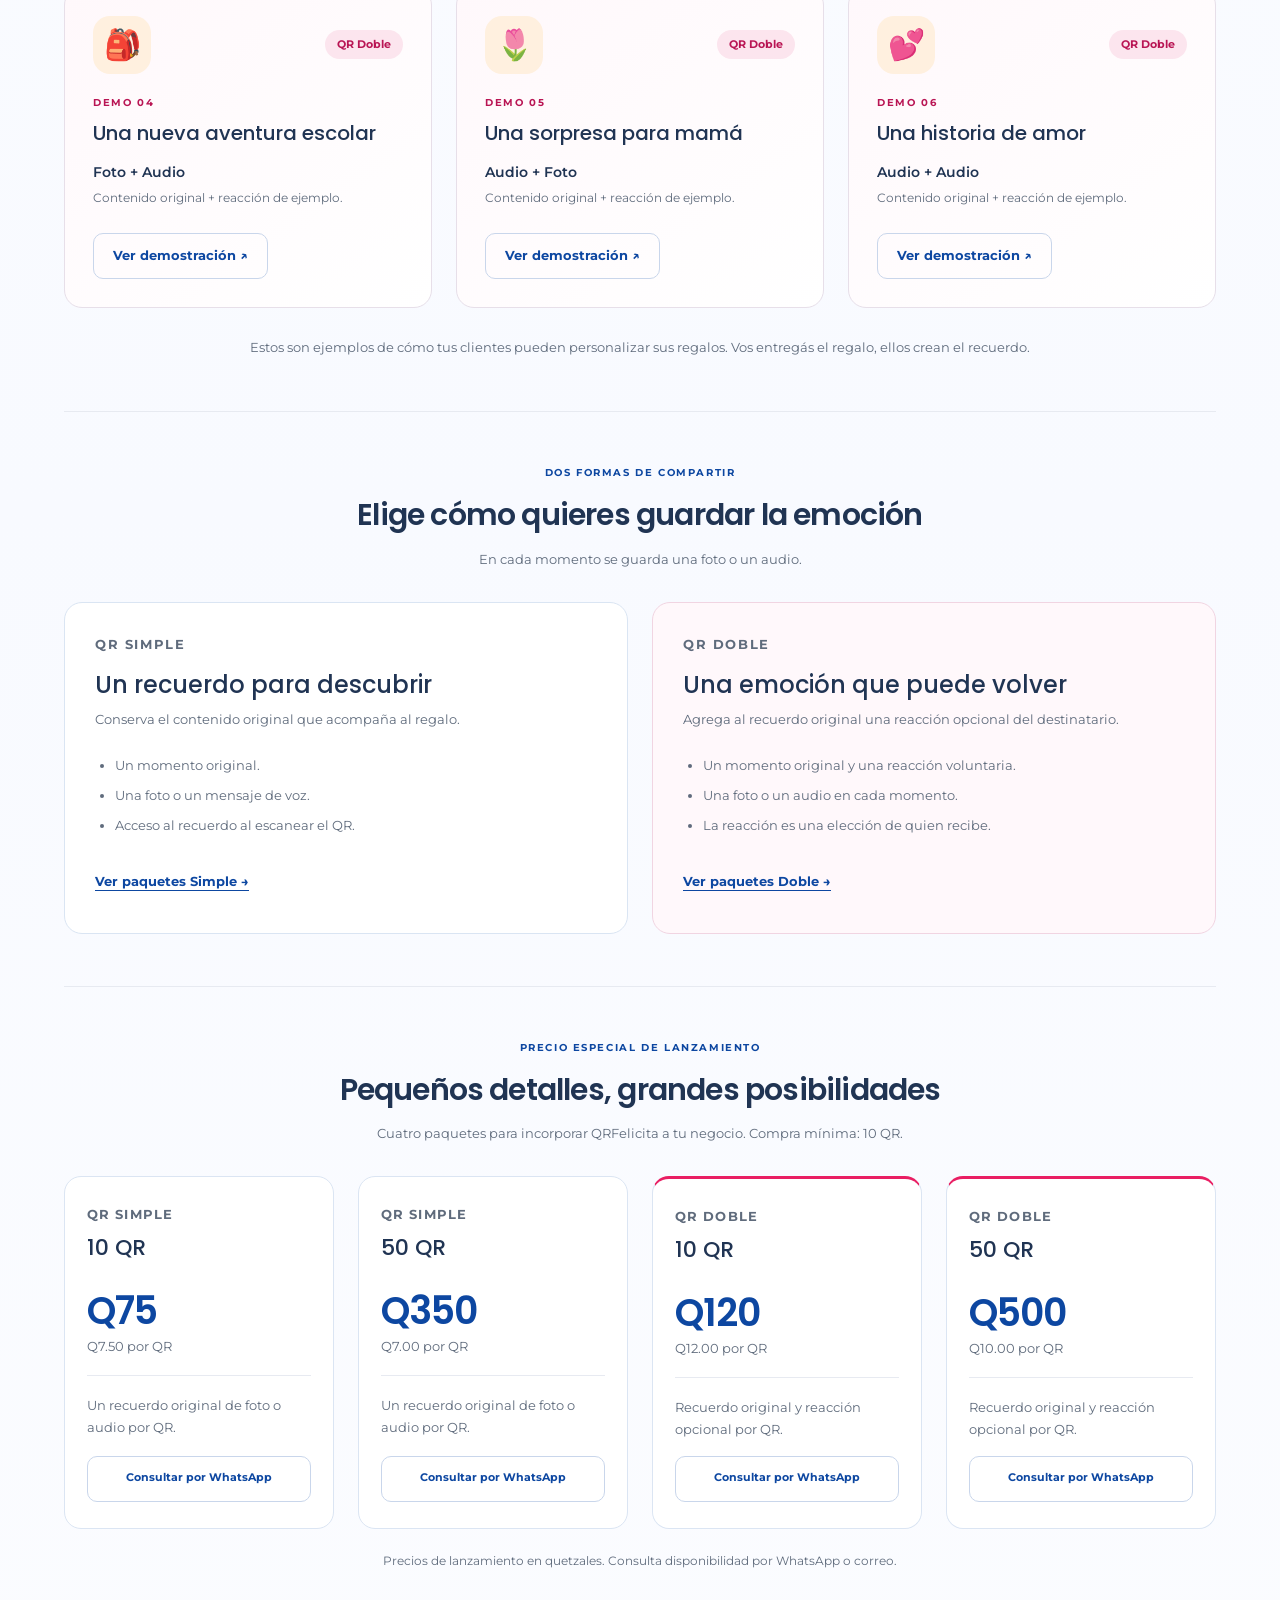
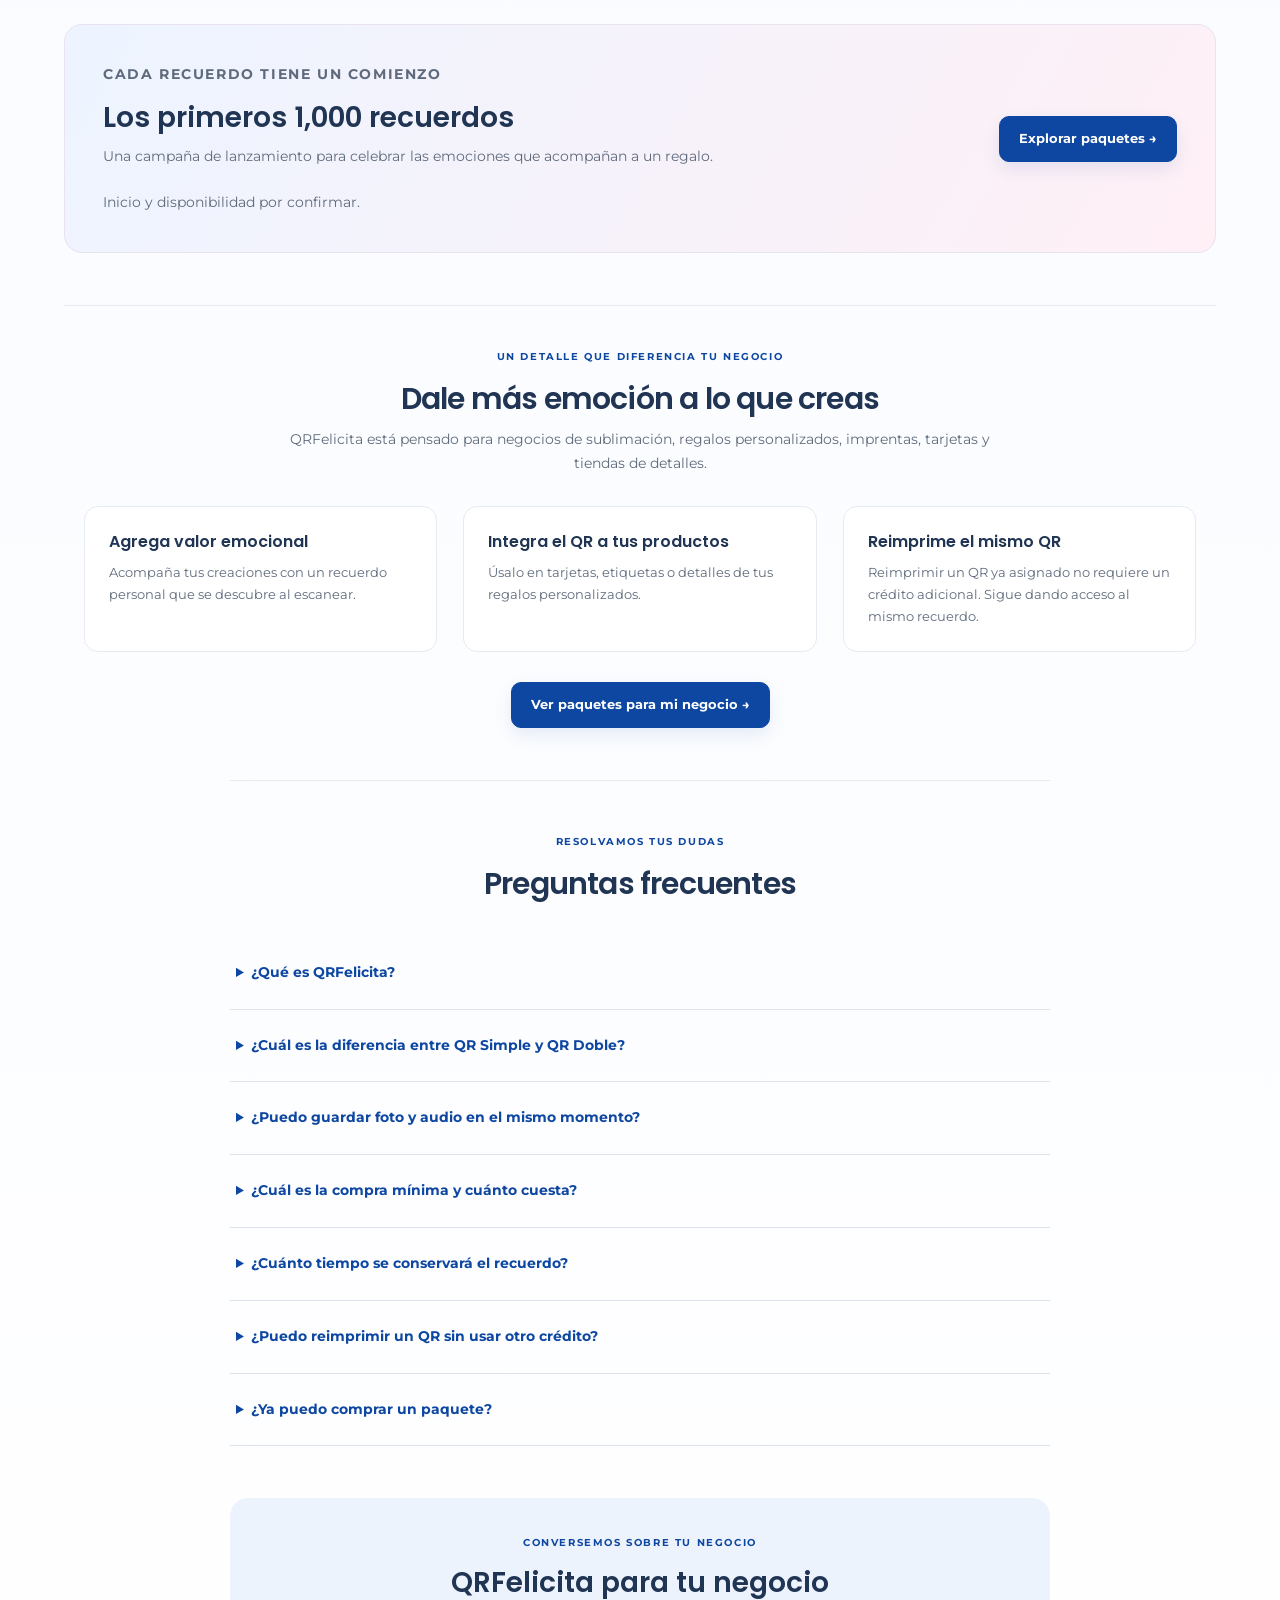
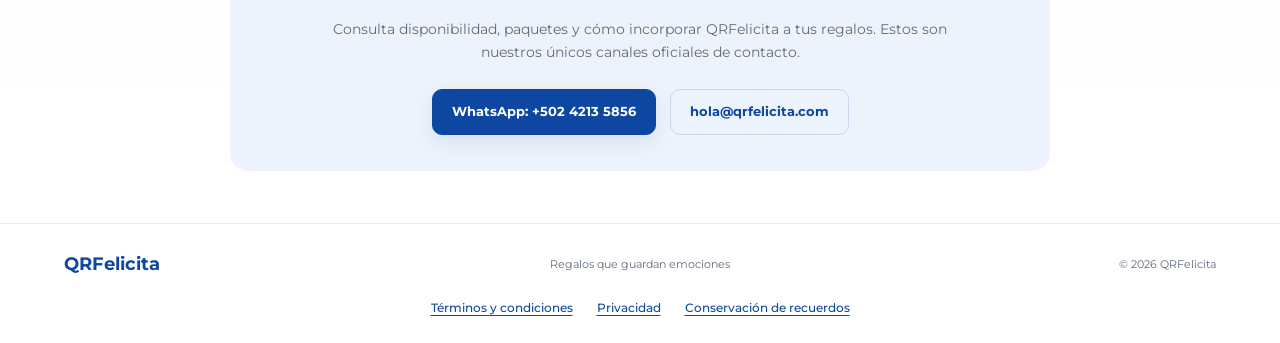
==== commit ccba2673: "filtro por vendedor" ====
--- a/index.html
+++ b/index.html
@@ -1,7 +1,7 @@
 <!doctype html>
 <html lang="es"><head><meta charset="utf-8"><meta name="viewport" content="width=device-width, initial-scale=1"><title>QRFelicita | Regalos que guardan emociones</title><meta name="description" content="Agrega a tus regalos una foto o un mensaje de voz que se descubre al escanear el QR. Conoce QRFelicita para tu negocio."><meta name="theme-color" content="#0d47a1"><meta property="og:title" content="QRFelicita | Regalos que guardan emociones"><meta property="og:description" content="Una foto o un mensaje de voz para acompañar tus regalos."><meta property="og:type" content="website"><meta property="og:locale" content="es_GT"><link rel="icon" type="image/png" href="assets/img/favICON.png"><link rel="preconnect" href="https://fonts.googleapis.com"><link rel="preconnect" href="https://fonts.gstatic.com" crossorigin><link href="https://fonts.googleapis.com/css2?family=Montserrat:wght@400;500;600;700&family=Poppins:wght@500;600;700&display=swap" rel="stylesheet"><link href="css/styles.css" rel="stylesheet"><link href="css/qrfelicita.css" rel="stylesheet"></head>
 <body id="inicio"><a class="skip-link" href="#contenido">Saltar al contenido</a><header><nav class="navbar navbar-expand-lg navbar-light" aria-label="Navegación principal"><div class="container"><a class="navbar-brand brand" href="#inicio" aria-label="QRFelicita, inicio"><img src="assets/img/favICON.png" width="52" height="52" alt="Isotipo oficial de QRFelicita"><span><strong>QRFelicita</strong><small>Regalos que guardan emociones</small></span></a><button class="navbar-toggler" type="button" aria-controls="menu-principal" aria-expanded="false" aria-label="Abrir menú"><span class="navbar-toggler-icon"></span></button><div class="collapse navbar-collapse" id="menu-principal"><ul class="navbar-nav ms-auto gap-lg-3 align-items-lg-center"><li class="nav-item"><a class="nav-link" href="#como-funciona">Cómo funciona</a></li><li class="nav-item"><a class="nav-link" href="#tipos-qr">Tipos de QR</a></li><li class="nav-item"><a class="nav-link" href="#precios">Precios</a></li><li class="nav-item"><a class="nav-link" href="#preguntas-frecuentes">Preguntas frecuentes</a></li><li class="nav-item"><a class="btn btn-outline-primary" href="#para-negocios">Para mi negocio ↗</a></li></ul></div></div></nav></header>
-<main class="container" id="contenido"><section class="hero row align-items-center g-4 g-lg-5" aria-labelledby="titulo-principal"><div class="col-lg-7"><img class="img-fluid hero-image" src="assets/img/01_hero_principal.png" width="1505" height="453" alt="Regalo con lazo rosa entre nubes de acuarela, corazones y estrellas"><p class="art-caption">Un pequeño detalle. Un gran recuerdo.</p></div><div class="col-lg-5"><p class="eyebrow">PARA NEGOCIOS QUE REGALAN EMOCIONES</p><h1 id="titulo-principal">Regalos que guardan <span>emociones.</span></h1><p class="hero-description">Agrega a tus regalos una foto o un mensaje de voz que se descubre al escanear el QR.</p><a class="btn btn-primary" href="https://wa.me/50250192439" target="_blank" rel="noopener noreferrer">Quiero ofrecer QRFelicita →</a><a class="hero-secondary" href="#como-funciona">Descubre cómo funciona</a><p class="hero-note">Para regalos personalizados, tarjetas y detalles especiales.</p></div></section>
+<main class="container" id="contenido"><section class="hero row align-items-center g-4 g-lg-5" aria-labelledby="titulo-principal"><div class="col-lg-7"><img class="img-fluid hero-image" src="assets/img/01_hero_principal.png" width="1505" height="453" alt="Regalo con lazo rosa entre nubes de acuarela, corazones y estrellas"><p class="art-caption">Un pequeño detalle. Un gran recuerdo.</p></div><div class="col-lg-5"><p class="eyebrow">PARA NEGOCIOS QUE REGALAN EMOCIONES</p><h1 id="titulo-principal">Regalos que guardan <span>emociones.</span></h1><p class="hero-description">Agrega a tus regalos una foto o un mensaje de voz que se descubre al escanear el QR.</p><a class="btn btn-primary" href="https://wa.me/50242135856" target="_blank" rel="noopener noreferrer">Quiero ofrecer QRFelicita →</a><a class="hero-secondary" href="#como-funciona">Descubre cómo funciona</a><p class="hero-note">Para regalos personalizados, tarjetas y detalles especiales.</p></div></section>
 <section class="promo" id="lanzamiento" aria-labelledby="promo-titulo"><img src="assets/img/02_franja_promocional.png" width="1505" height="141" alt=""><div class="promo-content"><div><p class="eyebrow">CELEBREMOS EL COMIENZO</p><h2 id="promo-titulo">Precio especial de lanzamiento</h2><p>Paquetes desde <strong>Q75</strong> para tu negocio.</p></div><a class="btn btn-light" href="#precios">Ver paquetes →</a></div></section>
 <section class="discovery" id="descubre" aria-labelledby="descubre-titulo"><div class="section-heading"><p class="eyebrow">EL REGALO ES SOLO EL COMIENZO</p><h2 id="descubre-titulo">Haz que el detalle se convierta en recuerdo</h2><p>Una forma sencilla de agregar algo muy personal a cada regalo.</p></div><div class="row g-4">
 <div class="col-md-4"><article class="card h-100" id="resumen-funcionamiento"><img class="card-img-top" src="assets/img/03_tarjeta_amor.png" width="492" height="347" alt="Corazones y nubes en acuarela rosa" loading="lazy"><div class="card-body"><p class="card-kicker">01 / ASÍ EMPIEZA</p><h3>Cómo funciona</h3><p>Compra un paquete, asigna un QR a tu regalo y comparte un recuerdo.</p><details><summary>Conocer más<span class="visually-hidden"> sobre cómo funciona</span></summary><p>El negocio adquiere un paquete y asigna el QR al regalo. Se guarda una foto o un audio y el destinatario descubre el recuerdo al escanearlo.</p></details></div></article></div>
@@ -21,29 +21,31 @@
 </section>
 <section class="content-section demos-section" id="demostraciones" aria-labelledby="demos-titulo">
 <div class="section-heading"><p class="eyebrow">UN REGALO, MUCHAS EMOCIONES</p><h2 id="demos-titulo">Mirá cómo se vive un recuerdo <span aria-hidden="true">💝</span></h2><p>Descubrí cómo una fotografía o un mensaje de voz puede convertir cualquier regalo en un recuerdo especial. Explorá nuestras demostraciones de QR Simple y QR Doble.</p></div>
-<div class="row g-4"><div class="col-12 col-md-6 col-lg-4"><article class="demo-card h-100"><div class="demo-card-top"><span class="demo-icon" aria-hidden="true">🎂</span><span class="demo-badge demo-simple">QR Simple</span></div><p class="demo-number">DEMO 01</p><h3>Un cumpleaños inolvidable</h3><p class="demo-content-type">Fotografía</p><p class="demo-content-help">Un recuerdo original.</p><a class="btn btn-outline-primary" href="http://qrfelicita:8080/q/demo1" target="_blank" rel="noopener noreferrer" aria-label="Ver demostración: Un cumpleaños inolvidable (abre en otra pestaña)">Ver demostración <span aria-hidden="true">↗</span></a></article></div><div class="col-12 col-md-6 col-lg-4"><article class="demo-card h-100"><div class="demo-card-top"><span class="demo-icon" aria-hidden="true">💍</span><span class="demo-badge demo-simple">QR Simple</span></div><p class="demo-number">DEMO 02</p><h3>Un regalo de bodas</h3><p class="demo-content-type">Audio</p><p class="demo-content-help">Un recuerdo original.</p><a class="btn btn-outline-primary" href="http://qrfelicita:8080/q/demo2" target="_blank" rel="noopener noreferrer" aria-label="Ver demostración: Un regalo de bodas (abre en otra pestaña)">Ver demostración <span aria-hidden="true">↗</span></a></article></div><div class="col-12 col-md-6 col-lg-4"><article class="demo-card h-100"><div class="demo-card-top"><span class="demo-icon" aria-hidden="true">🍼</span><span class="demo-badge demo-double">QR Doble</span></div><p class="demo-number">DEMO 03</p><h3>Una bendición en camino</h3><p class="demo-content-type">Foto + Foto</p><p class="demo-content-help">Contenido original + reacción de ejemplo.</p><a class="btn btn-outline-primary" href="http://qrfelicita:8080/q/demo3" target="_blank" rel="noopener noreferrer" aria-label="Ver demostración: Una bendición en camino (abre en otra pestaña)">Ver demostración <span aria-hidden="true">↗</span></a></article></div><div class="col-12 col-md-6 col-lg-4"><article class="demo-card h-100"><div class="demo-card-top"><span class="demo-icon" aria-hidden="true">🎒</span><span class="demo-badge demo-double">QR Doble</span></div><p class="demo-number">DEMO 04</p><h3>Una nueva aventura escolar</h3><p class="demo-content-type">Foto + Audio</p><p class="demo-content-help">Contenido original + reacción de ejemplo.</p><a class="btn btn-outline-primary" href="http://qrfelicita:8080/q/demo4" target="_blank" rel="noopener noreferrer" aria-label="Ver demostración: Una nueva aventura escolar (abre en otra pestaña)">Ver demostración <span aria-hidden="true">↗</span></a></article></div><div class="col-12 col-md-6 col-lg-4"><article class="demo-card h-100"><div class="demo-card-top"><span class="demo-icon" aria-hidden="true">🌷</span><span class="demo-badge demo-double">QR Doble</span></div><p class="demo-number">DEMO 05</p><h3>Una sorpresa para mamá</h3><p class="demo-content-type">Audio + Foto</p><p class="demo-content-help">Contenido original + reacción de ejemplo.</p><a class="btn btn-outline-primary" href="http://qrfelicita:8080/q/demo5" target="_blank" rel="noopener noreferrer" aria-label="Ver demostración: Una sorpresa para mamá (abre en otra pestaña)">Ver demostración <span aria-hidden="true">↗</span></a></article></div><div class="col-12 col-md-6 col-lg-4"><article class="demo-card h-100"><div class="demo-card-top"><span class="demo-icon" aria-hidden="true">💕</span><span class="demo-badge demo-double">QR Doble</span></div><p class="demo-number">DEMO 06</p><h3>Una historia de amor</h3><p class="demo-content-type">Audio + Audio</p><p class="demo-content-help">Contenido original + reacción de ejemplo.</p><a class="btn btn-outline-primary" href="http://qrfelicita:8080/q/demo6" target="_blank" rel="noopener noreferrer" aria-label="Ver demostración: Una historia de amor (abre en otra pestaña)">Ver demostración <span aria-hidden="true">↗</span></a></article></div></div><p class="demo-footnote">Estos son ejemplos de cómo tus clientes pueden personalizar sus regalos. Vos entregás el regalo, ellos crean el recuerdo.</p>
+<div class="row g-4"><div class="col-12 col-md-6 col-lg-4"><article class="demo-card h-100"><div class="demo-card-top"><span class="demo-icon" aria-hidden="true">🎂</span><span class="demo-badge demo-simple">QR Simple</span></div><p class="demo-number">DEMO 01</p><h3>Un cumpleaños inolvidable</h3><p class="demo-content-type">Fotografía</p><p class="demo-content-help">Un recuerdo original.</p><a class="btn btn-outline-primary" href="https://descubre.qrfelicita.com/q/demo1" target="_blank" rel="noopener noreferrer" aria-label="Ver demostración: Un cumpleaños inolvidable (abre en otra pestaña)">Ver demostración <span aria-hidden="true">↗</span></a></article></div><div class="col-12 col-md-6 col-lg-4"><article class="demo-card h-100"><div class="demo-card-top"><span class="demo-icon" aria-hidden="true">💍</span><span class="demo-badge demo-simple">QR Simple</span></div><p class="demo-number">DEMO 02</p><h3>Un regalo de bodas</h3><p class="demo-content-type">Audio</p><p class="demo-content-help">Un recuerdo original.</p><a class="btn btn-outline-primary" href="https://descubre.qrfelicita.com/q/demo2" target="_blank" rel="noopener noreferrer" aria-label="Ver demostración: Un regalo de bodas (abre en otra pestaña)">Ver demostración <span aria-hidden="true">↗</span></a></article></div><div class="col-12 col-md-6 col-lg-4"><article class="demo-card h-100"><div class="demo-card-top"><span class="demo-icon" aria-hidden="true">🍼</span><span class="demo-badge demo-double">QR Doble</span></div><p class="demo-number">DEMO 03</p><h3>Una bendición en camino</h3><p class="demo-content-type">Foto + Foto</p><p class="demo-content-help">Contenido original + reacción de ejemplo.</p><a class="btn btn-outline-primary" href="https://descubre.qrfelicita.com/q/demo3" target="_blank" rel="noopener noreferrer" aria-label="Ver demostración: Una bendición en camino (abre en otra pestaña)">Ver demostración <span aria-hidden="true">↗</span></a></article></div><div class="col-12 col-md-6 col-lg-4"><article class="demo-card h-100"><div class="demo-card-top"><span class="demo-icon" aria-hidden="true">🎒</span><span class="demo-badge demo-double">QR Doble</span></div><p class="demo-number">DEMO 04</p><h3>Una nueva aventura escolar</h3><p class="demo-content-type">Foto + Audio</p><p class="demo-content-help">Contenido original + reacción de ejemplo.</p><a class="btn btn-outline-primary" href="https://descubre.qrfelicita.com/q/demo4" target="_blank" rel="noopener noreferrer" aria-label="Ver demostración: Una nueva aventura escolar (abre en otra pestaña)">Ver demostración <span aria-hidden="true">↗</span></a></article></div><div class="col-12 col-md-6 col-lg-4"><article class="demo-card h-100"><div class="demo-card-top"><span class="demo-icon" aria-hidden="true">🌷</span><span class="demo-badge demo-double">QR Doble</span></div><p class="demo-number">DEMO 05</p><h3>Una sorpresa para mamá</h3><p class="demo-content-type">Audio + Foto</p><p class="demo-content-help">Contenido original + reacción de ejemplo.</p><a class="btn btn-outline-primary" href="https://descubre.qrfelicita.com/q/demo5" target="_blank" rel="noopener noreferrer" aria-label="Ver demostración: Una sorpresa para mamá (abre en otra pestaña)">Ver demostración <span aria-hidden="true">↗</span></a></article></div><div class="col-12 col-md-6 col-lg-4"><article class="demo-card h-100"><div class="demo-card-top"><span class="demo-icon" aria-hidden="true">💕</span><span class="demo-badge demo-double">QR Doble</span></div><p class="demo-number">DEMO 06</p><h3>Una historia de amor</h3><p class="demo-content-type">Audio + Audio</p><p class="demo-content-help">Contenido original + reacción de ejemplo.</p><a class="btn btn-outline-primary" href="https://descubre.qrfelicita.com/q/demo6" target="_blank" rel="noopener noreferrer" aria-label="Ver demostración: Una historia de amor (abre en otra pestaña)">Ver demostración <span aria-hidden="true">↗</span></a></article></div></div><p class="demo-footnote">Estos son ejemplos de cómo tus clientes pueden personalizar sus regalos. Vos entregás el regalo, ellos crean el recuerdo.</p>
 </section>
 <section class="content-section comparison-section" id="tipos-qr" aria-labelledby="comparacion-titulo"><div class="section-heading"><p class="eyebrow">DOS FORMAS DE COMPARTIR</p><h2 id="comparacion-titulo">Elige cómo quieres guardar la emoción</h2><p>En cada momento se guarda una foto o un audio.</p></div><div class="row g-4"><div class="col-md-6"><article class="comparison-panel"><p class="eyebrow">QR SIMPLE</p><h3>Un recuerdo para descubrir</h3><p>Conserva el contenido original que acompaña al regalo.</p><ul><li>Un momento original.</li><li>Una foto o un mensaje de voz.</li><li>Acceso al recuerdo al escanear el QR.</li></ul><a href="#precios" class="text-link">Ver paquetes Simple →</a></article></div><div class="col-md-6"><article class="comparison-panel double-panel"><p class="eyebrow">QR DOBLE</p><h3>Una emoción que puede volver</h3><p>Agrega al recuerdo original una reacción opcional del destinatario.</p><ul><li>Un momento original y una reacción voluntaria.</li><li>Una foto o un audio en cada momento.</li><li>La reacción es una elección de quien recibe.</li></ul><a href="#precios" class="text-link">Ver paquetes Doble →</a></article></div></div></section>
 <section class="content-section" id="precios" aria-labelledby="precios-titulo"><div class="section-heading"><p class="eyebrow">PRECIO ESPECIAL DE LANZAMIENTO</p><h2 id="precios-titulo">Pequeños detalles, grandes posibilidades</h2><p>Cuatro paquetes para incorporar QRFelicita a tu negocio. Compra mínima: 10 QR.</p></div><div class="row g-4">
-<div class="col-sm-6 col-lg-3"><article class="price-card"><p class="card-kicker">QR SIMPLE</p><h3>10 QR</h3><p class="package-price">Q75</p><p class="unit-price">Q7.50 por QR</p><p>Un recuerdo original de foto o audio por QR.</p><a href="https://wa.me/50250192439" target="_blank" rel="noopener noreferrer" class="btn btn-outline-primary">Consultar por WhatsApp<span class="visually-hidden"> de QR Simple, 10 QR</span></a></article></div>
-<div class="col-sm-6 col-lg-3"><article class="price-card"><p class="card-kicker">QR SIMPLE</p><h3>50 QR</h3><p class="package-price">Q350</p><p class="unit-price">Q7.00 por QR</p><p>Un recuerdo original de foto o audio por QR.</p><a href="https://wa.me/50250192439" target="_blank" rel="noopener noreferrer" class="btn btn-outline-primary">Consultar por WhatsApp<span class="visually-hidden"> de QR Simple, 50 QR</span></a></article></div>
-<div class="col-sm-6 col-lg-3"><article class="price-card double-price"><p class="card-kicker">QR DOBLE</p><h3>10 QR</h3><p class="package-price">Q120</p><p class="unit-price">Q12.00 por QR</p><p>Recuerdo original y reacción opcional por QR.</p><a href="https://wa.me/50250192439" target="_blank" rel="noopener noreferrer" class="btn btn-outline-primary">Consultar por WhatsApp<span class="visually-hidden"> de QR Doble, 10 QR</span></a></article></div>
-<div class="col-sm-6 col-lg-3"><article class="price-card double-price"><p class="card-kicker">QR DOBLE</p><h3>50 QR</h3><p class="package-price">Q500</p><p class="unit-price">Q10.00 por QR</p><p>Recuerdo original y reacción opcional por QR.</p><a href="https://wa.me/50250192439" target="_blank" rel="noopener noreferrer" class="btn btn-outline-primary">Consultar por WhatsApp<span class="visually-hidden"> de QR Doble, 50 QR</span></a></article></div>
+<div class="col-sm-6 col-lg-3"><article class="price-card"><p class="card-kicker">QR SIMPLE</p><h3>10 QR</h3><p class="package-price">Q75</p><p class="unit-price">Q7.50 por QR</p><p>Un recuerdo original de foto o audio por QR.</p><a href="https://wa.me/50242135856" target="_blank" rel="noopener noreferrer" class="btn btn-outline-primary">Consultar por WhatsApp<span class="visually-hidden"> de QR Simple, 10 QR</span></a></article></div>
+<div class="col-sm-6 col-lg-3"><article class="price-card"><p class="card-kicker">QR SIMPLE</p><h3>50 QR</h3><p class="package-price">Q350</p><p class="unit-price">Q7.00 por QR</p><p>Un recuerdo original de foto o audio por QR.</p><a href="https://wa.me/50242135856" target="_blank" rel="noopener noreferrer" class="btn btn-outline-primary">Consultar por WhatsApp<span class="visually-hidden"> de QR Simple, 50 QR</span></a></article></div>
+<div class="col-sm-6 col-lg-3"><article class="price-card double-price"><p class="card-kicker">QR DOBLE</p><h3>10 QR</h3><p class="package-price">Q120</p><p class="unit-price">Q12.00 por QR</p><p>Recuerdo original y reacción opcional por QR.</p><a href="https://wa.me/50242135856" target="_blank" rel="noopener noreferrer" class="btn btn-outline-primary">Consultar por WhatsApp<span class="visually-hidden"> de QR Doble, 10 QR</span></a></article></div>
+<div class="col-sm-6 col-lg-3"><article class="price-card double-price"><p class="card-kicker">QR DOBLE</p><h3>50 QR</h3><p class="package-price">Q500</p><p class="unit-price">Q10.00 por QR</p><p>Recuerdo original y reacción opcional por QR.</p><a href="https://wa.me/50242135856" target="_blank" rel="noopener noreferrer" class="btn btn-outline-primary">Consultar por WhatsApp<span class="visually-hidden"> de QR Doble, 50 QR</span></a></article></div>
 </div><p class="section-note">Precios de lanzamiento en quetzales. Consulta disponibilidad por WhatsApp o correo.</p></section>
 <section class="campaign" aria-labelledby="campana-titulo"><div><p class="eyebrow">CADA RECUERDO TIENE UN COMIENZO</p><h2 id="campana-titulo">Los primeros 1,000 recuerdos</h2><p>Una campaña de lanzamiento para celebrar las emociones que acompañan a un regalo.</p><p class="section-note">Inicio y disponibilidad por confirmar.</p></div><a href="#precios" class="btn btn-primary">Explorar paquetes →</a></section><section class="business-intro" id="para-negocios" aria-labelledby="negocios-titulo"><p class="eyebrow">UN DETALLE QUE DIFERENCIA TU NEGOCIO</p><h2 id="negocios-titulo">Dale más emoción a lo que creas</h2><p>QRFelicita está pensado para negocios de sublimación, regalos personalizados, imprentas, tarjetas y tiendas de detalles.</p><div class="business-benefits"><div><h3>Agrega valor emocional</h3><p>Acompaña tus creaciones con un recuerdo personal que se descubre al escanear.</p></div><div><h3>Integra el QR a tus productos</h3><p>Úsalo en tarjetas, etiquetas o detalles de tus regalos personalizados.</p></div><div><h3>Reimprime el mismo QR</h3><p>Reimprimir un QR ya asignado no requiere un crédito adicional. Sigue dando acceso al mismo recuerdo.</p></div></div><a href="#precios" class="btn btn-primary">Ver paquetes para mi negocio →</a></section><section class="content-section faq-section" id="preguntas-frecuentes" aria-labelledby="faq-titulo"><div class="section-heading"><p class="eyebrow">RESOLVAMOS TUS DUDAS</p><h2 id="faq-titulo">Preguntas frecuentes</h2></div>
 <details><summary>¿Qué es QRFelicita?</summary><p>Es una propuesta para acompañar regalos físicos con recuerdos digitales. Al escanear el QR del regalo, el destinatario descubre una foto o un mensaje de voz.</p></details>
 <details><summary>¿Cuál es la diferencia entre QR Simple y QR Doble?</summary><p>QR Simple incluye un momento original. QR Doble incluye ese momento y permite una reacción voluntaria del destinatario. Cada momento es una foto o un audio.</p></details>
 <details><summary>¿Puedo guardar foto y audio en el mismo momento?</summary><p>Cada momento permite elegir una foto o un audio. En QR Doble, el original y la reacción pueden usar formatos distintos.</p></details>
 <details><summary>¿Cuál es la compra mínima y cuánto cuesta?</summary><p>La compra mínima es de 10 QR. Los paquetes Simple cuestan Q75 por 10 y Q350 por 50; los Doble, Q120 por 10 y Q500 por 50.</p><a href="#precios" class="text-link">Ver todos los paquetes →</a></details>
-<details><summary>¿Cuánto tiempo se conservará el recuerdo?</summary><p>La conservación prevista es de 12 meses más 30 días de gracia. Consulta el <a href="conservacion-de-recuerdos.html">borrador de la política de conservación</a> para conocer el inicio de vigencia, la renovación y la eliminación; las condiciones definitivas están pendientes.</p></details>
+<details><summary>¿Cuánto tiempo se conservará el recuerdo?</summary><p>La conservación inicial es de 12 meses desde que se guarda el primer contenido original. Después del vencimiento, tenés 30 días calendario para renovar; durante ese plazo, el contenido no se puede visualizar ni reproducir públicamente. Si se confirma el pago dentro del plazo, se restablece el acceso por 12 meses desde la reactivación. Consultá la <a href="conservacion-de-recuerdos.html">política de conservación</a>.</p></details>
 <details><summary>¿Puedo reimprimir un QR sin usar otro crédito?</summary><p>Sí. Puedes reimprimir el mismo QR sin crédito adicional; las copias siguen vinculadas al mismo recuerdo.</p></details>
-<details><summary>¿Ya puedo comprar un paquete?</summary><p>Escríbenos por <a href="https://wa.me/50250192439" target="_blank" rel="noopener noreferrer">WhatsApp al +502 5019 2439</a> o a <a href="mailto:hola@qrfelicita.com">hola@qrfelicita.com</a> para consultar disponibilidad y cómo adquirir tu paquete.</p></details>
+<details><summary>¿Ya puedo comprar un paquete?</summary><p>Escríbenos por <a href="https://wa.me/50242135856" target="_blank" rel="noopener noreferrer">WhatsApp al +502 4213 5856</a> o a <a href="mailto:hola@qrfelicita.com">hola@qrfelicita.com</a> para consultar disponibilidad y cómo adquirir tu paquete.</p></details>
 </section>
-<section class="contact-panel" id="contacto" aria-labelledby="contacto-titulo"><p class="eyebrow">CONVERSEMOS SOBRE TU NEGOCIO</p><h2 id="contacto-titulo">QRFelicita para tu negocio</h2><p>Consulta disponibilidad, paquetes y cómo incorporar QRFelicita a tus regalos. Estos son nuestros únicos canales oficiales de contacto.</p><div class="contact-actions"><a href="https://wa.me/50250192439" target="_blank" rel="noopener noreferrer" class="btn btn-primary">WhatsApp: +502 5019 2439</a><a href="mailto:hola@qrfelicita.com" class="btn btn-outline-primary">hola@qrfelicita.com</a></div></section></main><footer><div class="container"><a href="#inicio">QRFelicita</a><p>Regalos que guardan emociones</p><small>© 2026 QRFelicita</small></div><nav class="container footer-policies" aria-label="Políticas"><a href="terminos-y-condiciones.html">Términos y condiciones</a><a href="politica-de-privacidad.html">Privacidad</a><a href="conservacion-de-recuerdos.html">Conservación de recuerdos</a></nav></footer><script src="js/scripts.js"></script></body></html>
+<section class="contact-panel" id="contacto" aria-labelledby="contacto-titulo"><p class="eyebrow">CONVERSEMOS SOBRE TU NEGOCIO</p><h2 id="contacto-titulo">QRFelicita para tu negocio</h2><p>Consulta disponibilidad, paquetes y cómo incorporar QRFelicita a tus regalos. Estos son nuestros únicos canales oficiales de contacto.</p><div class="contact-actions"><a href="https://wa.me/50242135856" target="_blank" rel="noopener noreferrer" class="btn btn-primary">WhatsApp: +502 4213 5856</a><a href="mailto:hola@qrfelicita.com" class="btn btn-outline-primary">hola@qrfelicita.com</a></div></section></main><footer><div class="container"><a href="#inicio">QRFelicita</a><p>Regalos que guardan emociones</p><small>© 2026 QRFelicita</small></div><nav class="container footer-policies" aria-label="Políticas"><a href="terminos-y-condiciones.html">Términos y condiciones</a><a href="politica-de-privacidad.html">Privacidad</a><a href="conservacion-de-recuerdos.html">Conservación de recuerdos</a></nav></footer><script src="js/scripts.js"></script></body></html>
+
+
+
+
+
+
+
 
 
-
-
-
-
-
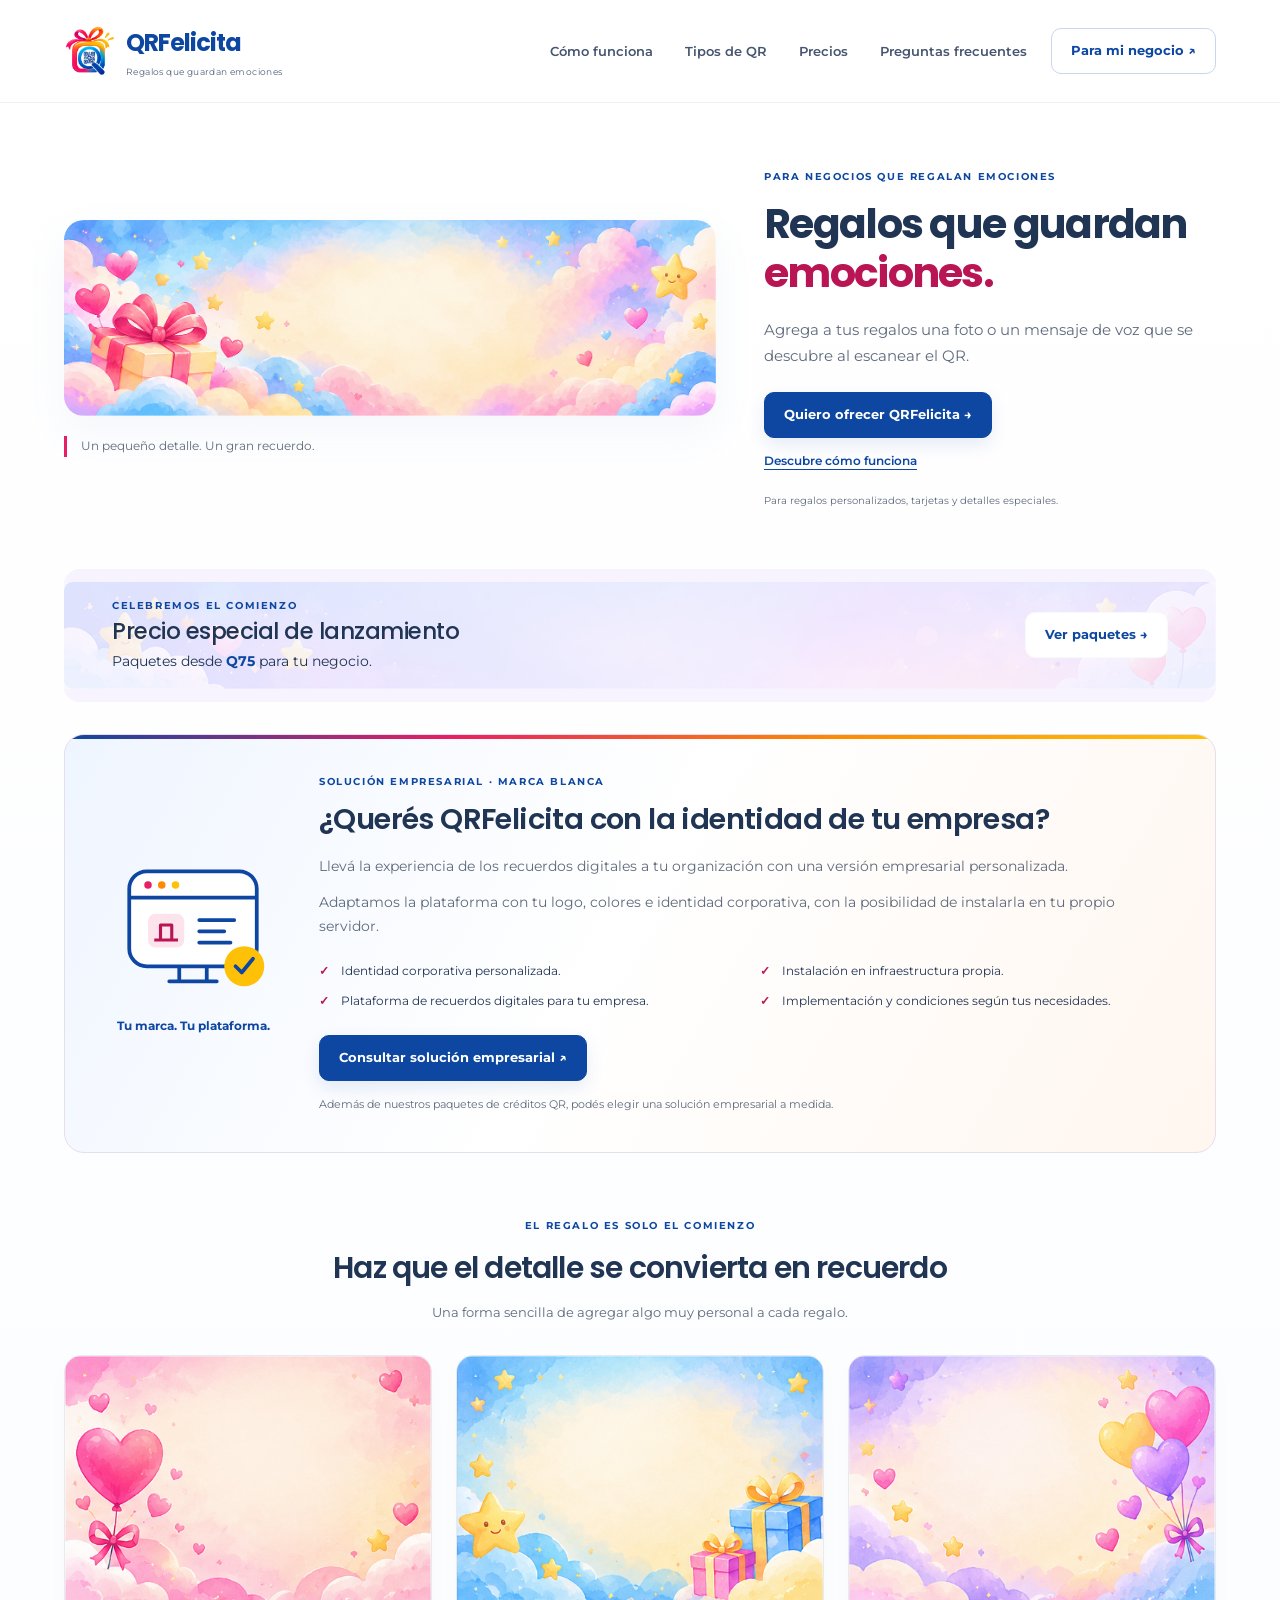
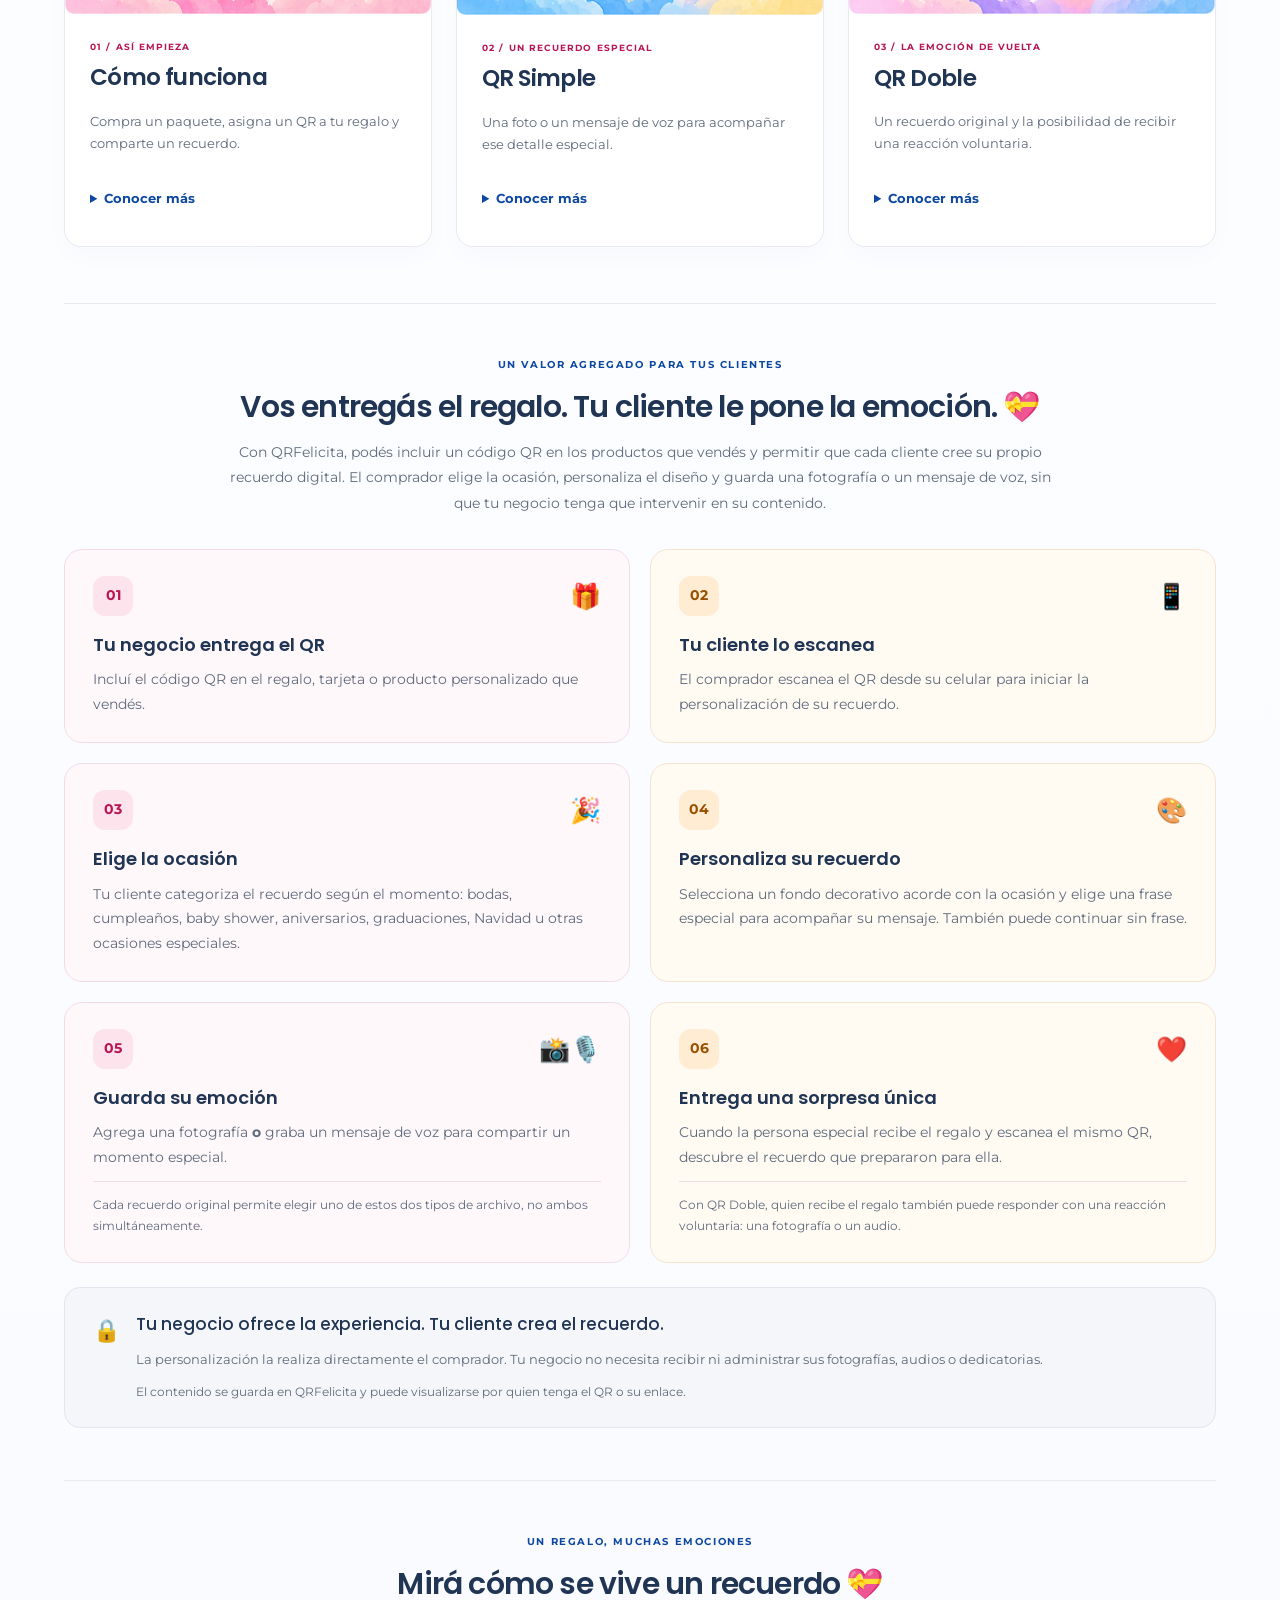
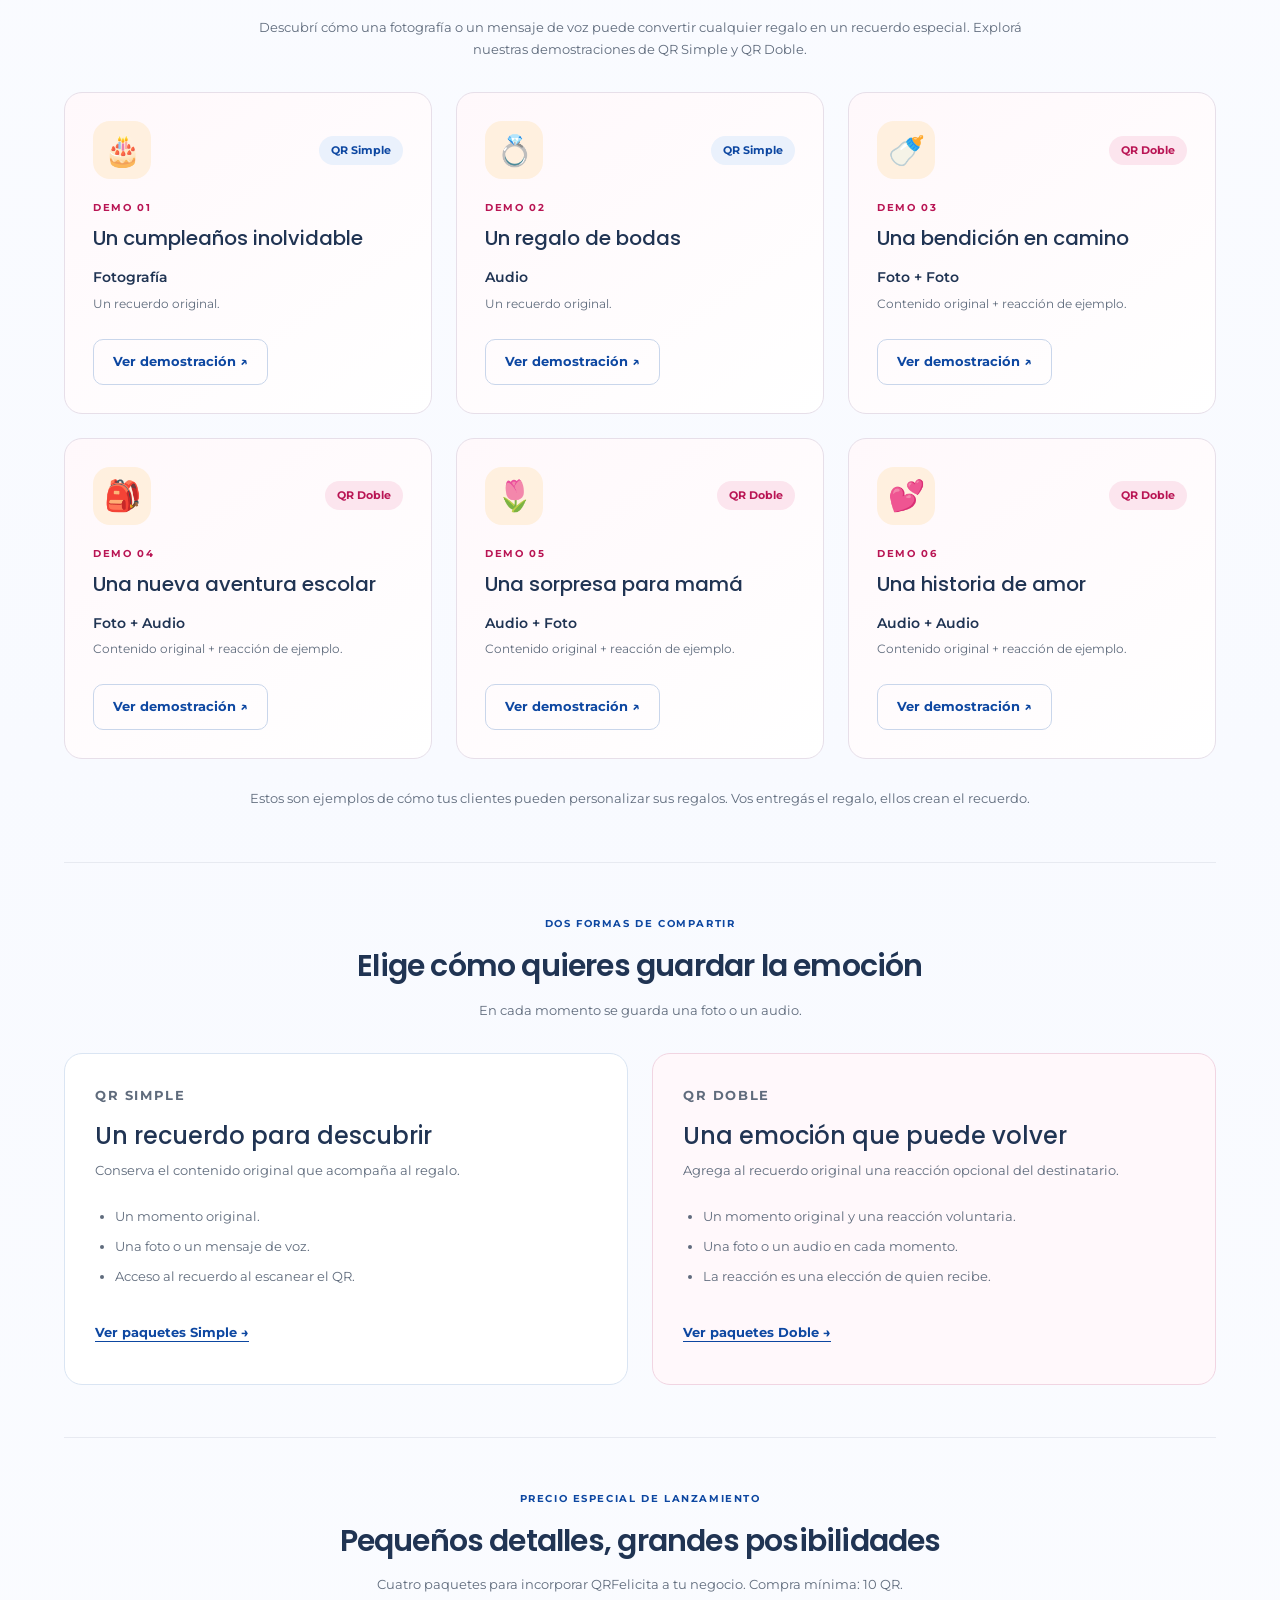
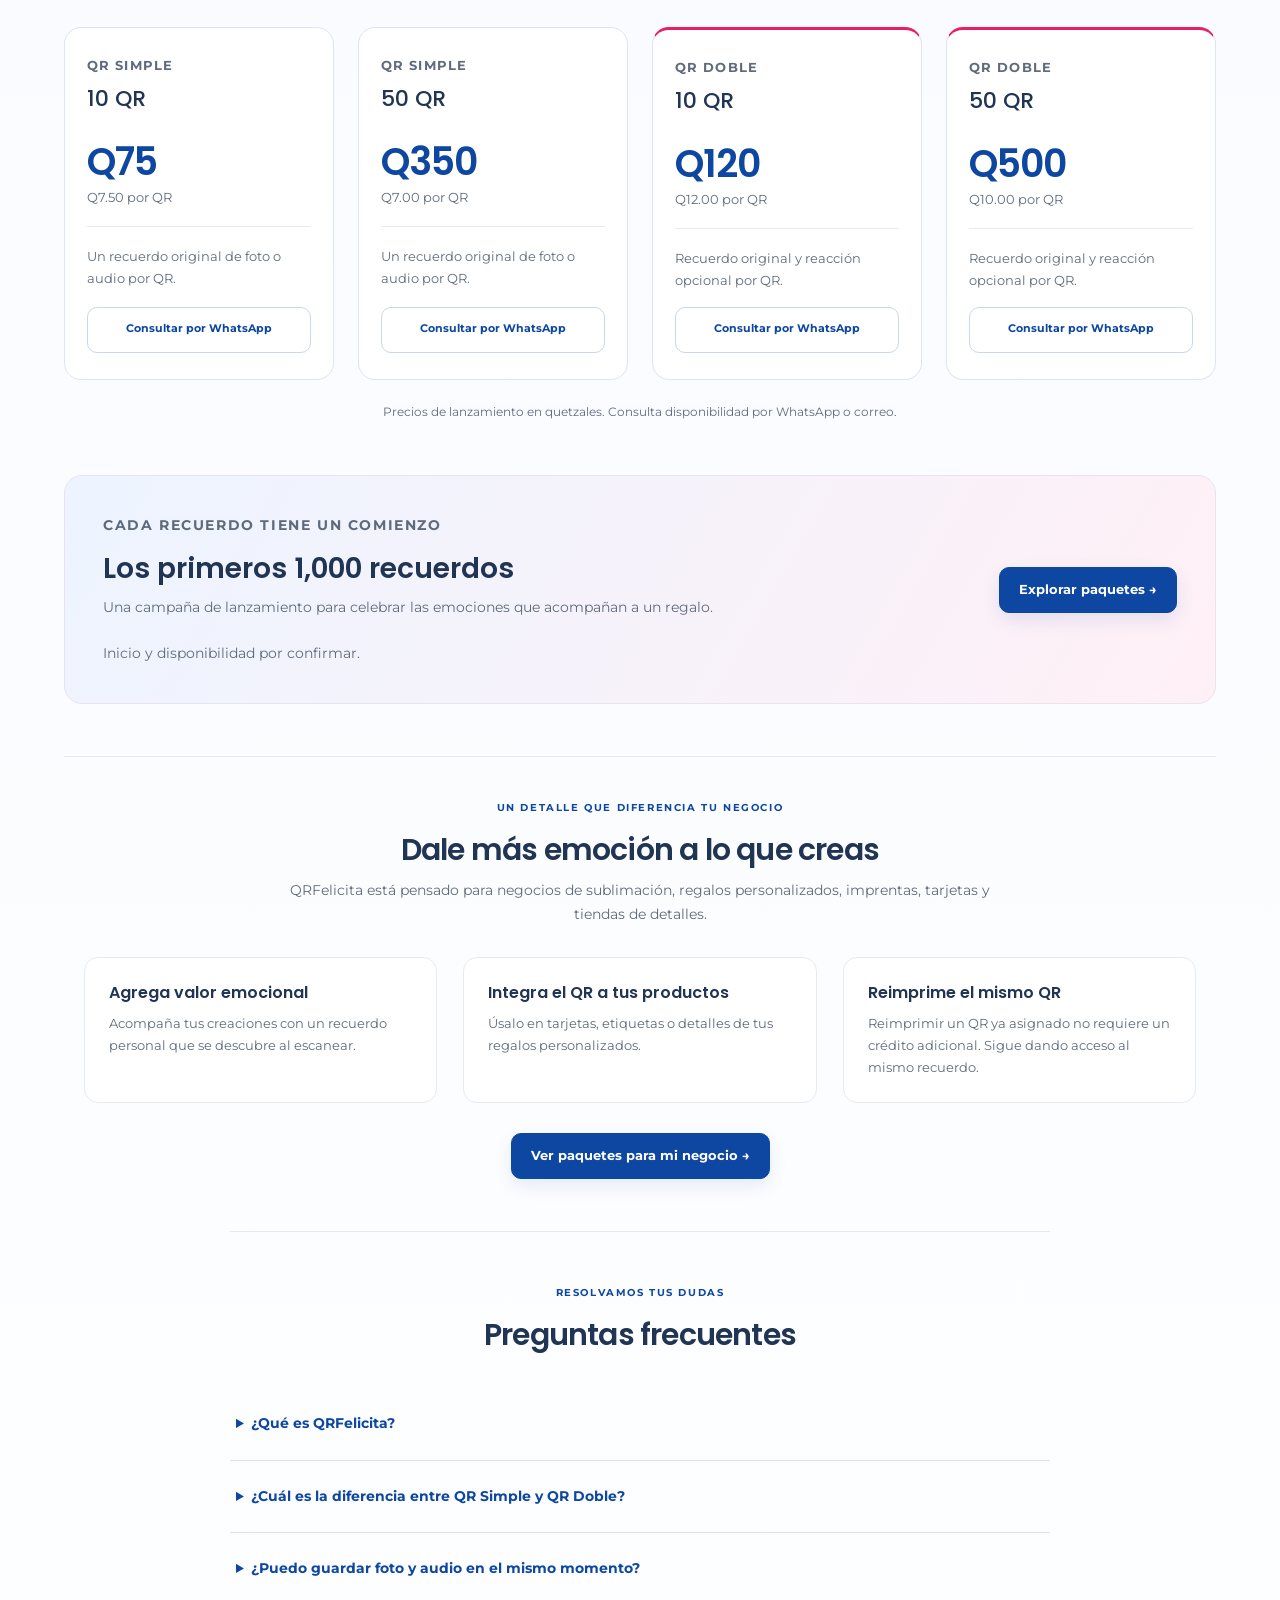
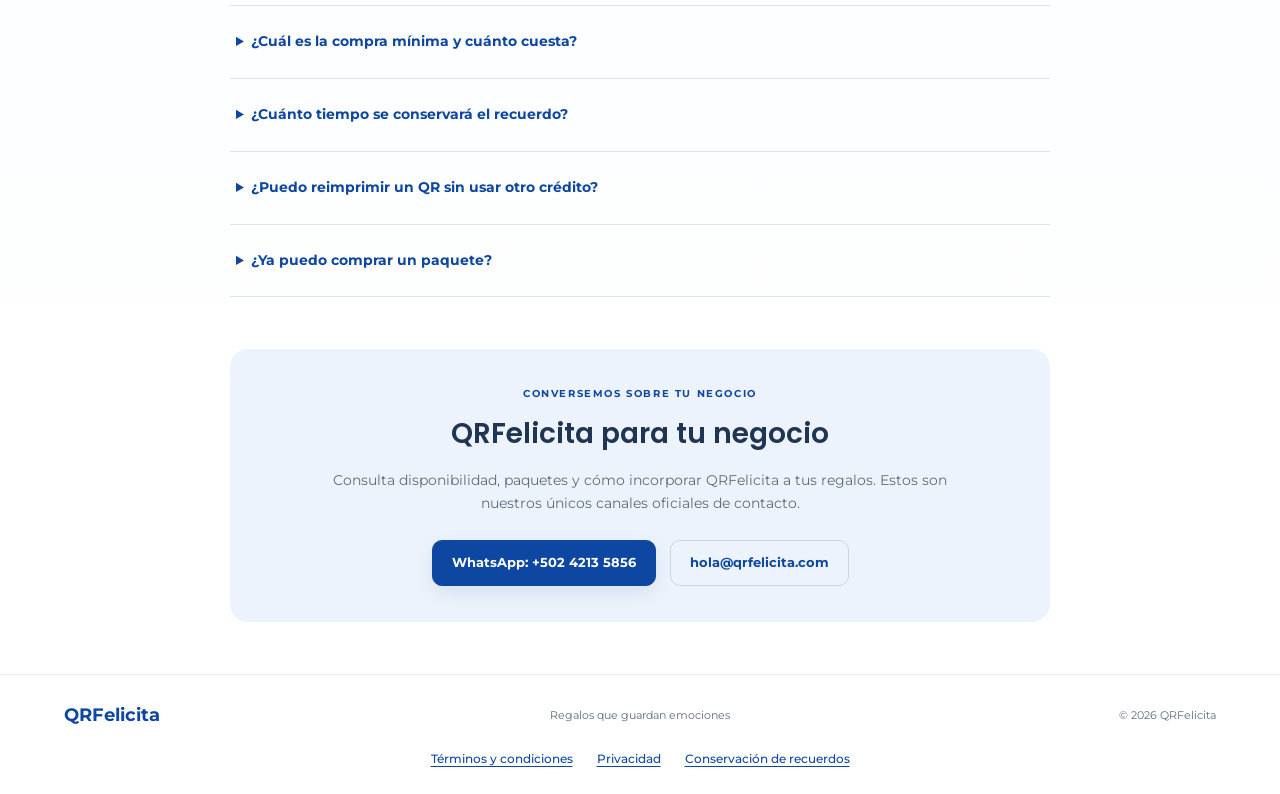
==== commit 35e6a845: "filtro por vendedor" ====
--- a/index.html
+++ b/index.html
@@ -3,6 +3,10 @@
 <body id="inicio"><a class="skip-link" href="#contenido">Saltar al contenido</a><header><nav class="navbar navbar-expand-lg navbar-light" aria-label="Navegación principal"><div class="container"><a class="navbar-brand brand" href="#inicio" aria-label="QRFelicita, inicio"><img src="assets/img/favICON.png" width="52" height="52" alt="Isotipo oficial de QRFelicita"><span><strong>QRFelicita</strong><small>Regalos que guardan emociones</small></span></a><button class="navbar-toggler" type="button" aria-controls="menu-principal" aria-expanded="false" aria-label="Abrir menú"><span class="navbar-toggler-icon"></span></button><div class="collapse navbar-collapse" id="menu-principal"><ul class="navbar-nav ms-auto gap-lg-3 align-items-lg-center"><li class="nav-item"><a class="nav-link" href="#como-funciona">Cómo funciona</a></li><li class="nav-item"><a class="nav-link" href="#tipos-qr">Tipos de QR</a></li><li class="nav-item"><a class="nav-link" href="#precios">Precios</a></li><li class="nav-item"><a class="nav-link" href="#preguntas-frecuentes">Preguntas frecuentes</a></li><li class="nav-item"><a class="btn btn-outline-primary" href="#para-negocios">Para mi negocio ↗</a></li></ul></div></div></nav></header>
 <main class="container" id="contenido"><section class="hero row align-items-center g-4 g-lg-5" aria-labelledby="titulo-principal"><div class="col-lg-7"><img class="img-fluid hero-image" src="assets/img/01_hero_principal.png" width="1505" height="453" alt="Regalo con lazo rosa entre nubes de acuarela, corazones y estrellas"><p class="art-caption">Un pequeño detalle. Un gran recuerdo.</p></div><div class="col-lg-5"><p class="eyebrow">PARA NEGOCIOS QUE REGALAN EMOCIONES</p><h1 id="titulo-principal">Regalos que guardan <span>emociones.</span></h1><p class="hero-description">Agrega a tus regalos una foto o un mensaje de voz que se descubre al escanear el QR.</p><a class="btn btn-primary" href="https://wa.me/50242135856" target="_blank" rel="noopener noreferrer">Quiero ofrecer QRFelicita →</a><a class="hero-secondary" href="#como-funciona">Descubre cómo funciona</a><p class="hero-note">Para regalos personalizados, tarjetas y detalles especiales.</p></div></section>
 <section class="promo" id="lanzamiento" aria-labelledby="promo-titulo"><img src="assets/img/02_franja_promocional.png" width="1505" height="141" alt=""><div class="promo-content"><div><p class="eyebrow">CELEBREMOS EL COMIENZO</p><h2 id="promo-titulo">Precio especial de lanzamiento</h2><p>Paquetes desde <strong>Q75</strong> para tu negocio.</p></div><a class="btn btn-light" href="#precios">Ver paquetes →</a></div></section>
+<section class="enterprise-section" id="solucion-empresarial" aria-labelledby="empresa-titulo">
+<div class="enterprise-visual" aria-hidden="true"><svg viewBox="0 0 120 120" fill="none" focusable="false"><rect x="9" y="17" width="102" height="76" rx="14" fill="white" stroke="#0D47A1" stroke-width="3"/><path d="M10 38h100" stroke="#0D47A1" stroke-width="3"/><circle cx="24" cy="28" r="3" fill="#E91E63"/><circle cx="35" cy="28" r="3" fill="#FF8A00"/><circle cx="46" cy="28" r="3" fill="#FFC107"/><rect x="24" y="51" width="29" height="27" rx="6" fill="#FCE3EC"/><path d="M34 72V60h9v12m-14 0h19" stroke="#B91554" stroke-width="2.5" stroke-linejoin="round"/><path d="M65 56h28M65 65h20M65 74h25M49 94v10m22-10v10m-30 1h38" stroke="#0D47A1" stroke-width="3" stroke-linecap="round"/><circle cx="101" cy="93" r="16" fill="#FFC107"/><path d="m94 93 5 5 9-11" stroke="#0D47A1" stroke-width="3" stroke-linecap="round" stroke-linejoin="round"/></svg><span>Tu marca. Tu plataforma.</span></div>
+<div class="enterprise-copy"><p class="eyebrow">SOLUCIÓN EMPRESARIAL · MARCA BLANCA</p><h2 id="empresa-titulo">¿Querés QRFelicita con la identidad de tu empresa?</h2><p>Llevá la experiencia de los recuerdos digitales a tu organización con una versión empresarial personalizada.</p><p>Adaptamos la plataforma con tu logo, colores e identidad corporativa, con la posibilidad de instalarla en tu propio servidor.</p><ul class="enterprise-benefits"><li>Identidad corporativa personalizada.</li><li>Instalación en infraestructura propia.</li><li>Plataforma de recuerdos digitales para tu empresa.</li><li>Implementación y condiciones según tus necesidades.</li></ul><a class="btn btn-primary" href="https://wa.me/50242135856?text=Hola%2C%20estoy%20interesado%20en%20la%20soluci%C3%B3n%20empresarial%20de%20marca%20blanca%20%28White%20Label%29%20de%20QRFelicita%2C%20con%20la%20identidad%20de%20mi%20empresa%20y%20la%20posibilidad%20de%20instalarla%20en%20nuestro%20propio%20servidor.%20Quisiera%20conocer%20la%20implementaci%C3%B3n%20y%20las%20condiciones." target="_blank" rel="noopener noreferrer">Consultar solución empresarial <span aria-hidden="true">↗</span><span class="visually-hidden"> por WhatsApp (abre en otra pestaña)</span></a><p class="enterprise-note">Además de nuestros paquetes de créditos QR, podés elegir una solución empresarial a medida.</p></div>
+</section>
 <section class="discovery" id="descubre" aria-labelledby="descubre-titulo"><div class="section-heading"><p class="eyebrow">EL REGALO ES SOLO EL COMIENZO</p><h2 id="descubre-titulo">Haz que el detalle se convierta en recuerdo</h2><p>Una forma sencilla de agregar algo muy personal a cada regalo.</p></div><div class="row g-4">
 <div class="col-md-4"><article class="card h-100" id="resumen-funcionamiento"><img class="card-img-top" src="assets/img/03_tarjeta_amor.png" width="492" height="347" alt="Corazones y nubes en acuarela rosa" loading="lazy"><div class="card-body"><p class="card-kicker">01 / ASÍ EMPIEZA</p><h3>Cómo funciona</h3><p>Compra un paquete, asigna un QR a tu regalo y comparte un recuerdo.</p><details><summary>Conocer más<span class="visually-hidden"> sobre cómo funciona</span></summary><p>El negocio adquiere un paquete y asigna el QR al regalo. Se guarda una foto o un audio y el destinatario descubre el recuerdo al escanearlo.</p></details></div></article></div>
 <div class="col-md-4"><article class="card h-100"><img class="card-img-top" src="assets/img/04_tarjeta_regalos.png" width="490" height="347" alt="Regalos azules y rosas entre estrellas y nubes" loading="lazy"><div class="card-body"><p class="card-kicker">02 / UN RECUERDO ESPECIAL</p><h3>QR Simple</h3><p>Una foto o un mensaje de voz para acompañar ese detalle especial.</p><details><summary>Conocer más<span class="visually-hidden"> sobre QR Simple</span></summary><p>Incluye un momento original: puedes guardar una foto o un audio. El destinatario lo descubre al escanear el QR de su regalo.</p></details></div></article></div>
@@ -49,3 +53,4 @@
 
 
 
+
--- a/css/qrfelicita.css
+++ b/css/qrfelicita.css
@@ -14,3 +14,5 @@
 @media(max-width:767.98px){#como-funciona .steps{grid-template-columns:1fr;gap:16px}#como-funciona .steps li{padding:22px}#como-funciona .journey-privacy{padding:22px;gap:12px}#como-funciona .section-heading>p:last-child{font-size:13px}}
 /* Existing system demos: outbound links only. */
 .demos-section .section-heading{max-width:800px}.demo-card{display:flex;flex-direction:column;padding:28px;border:1px solid #e7dfe9;border-radius:18px;background:linear-gradient(145deg,#fff8fb,#fff);transition:transform .18s ease,box-shadow .18s ease}.demo-card:hover{transform:translateY(-4px);box-shadow:0 12px 30px #20345310}.demo-card:focus-within{border-color:var(--blue)}.demo-card-top{display:flex;align-items:center;justify-content:space-between;gap:12px;margin-bottom:20px}.demo-icon{display:inline-flex;align-items:center;justify-content:center;background:#fff0df;width:58px;height:58px;border-radius:17px;font-size:30px}.demo-badge{font-size:11px;font-weight:700;border-radius:20px;padding:5px 12px;white-space:nowrap}.demo-simple{color:var(--blue);background:#eaf1fc}.demo-double{color:var(--pink);background:#fce5ee}.demo-number{font-size:10px;font-weight:700;letter-spacing:1.6px;color:var(--pink);margin-bottom:8px}.demo-card h3{font-size:20px;line-height:1.4;margin-bottom:14px}.demo-content-type{font-size:14px;font-weight:600;color:var(--ink);margin-bottom:4px}.demo-content-help{font-size:12px;color:var(--muted);margin-bottom:24px}.demo-card .btn{margin-top:auto;align-self:flex-start}.demo-footnote{max-width:780px;text-align:center;margin:28px auto 0;font-size:13px;color:var(--muted);line-height:1.8}@media(max-width:575.98px){.demo-card{padding:24px}.demo-footnote{text-align:left}}@media(prefers-reduced-motion:reduce){.demo-card:hover{transform:none}}
+/* Permanent enterprise offering, alongside standard QR credits. */
+.enterprise-section{display:grid;grid-template-columns:180px minmax(0,1fr);gap:36px;align-items:center;position:relative;margin-top:32px;padding:38px;border:1px solid #e5deeb;border-radius:20px;background:linear-gradient(120deg,#eff5ff 0%,#fff 48%,#fff6ef 100%);overflow:hidden}.enterprise-section:before{content:"";position:absolute;inset:0 0 auto;height:4px;background:linear-gradient(90deg,#0d47a1,#e91e63,#ff8a00,#ffc107)}.enterprise-visual{display:flex;flex-direction:column;align-items:center;gap:16px;text-align:center}.enterprise-visual svg{display:block;width:150px;max-width:100%;height:auto}.enterprise-visual>span{font-size:12px;font-weight:700;color:var(--blue)}.enterprise-copy{min-width:0}.enterprise-copy .eyebrow{margin-bottom:10px}.enterprise-copy h2{font-size:clamp(23px,2.4vw,29px);font-weight:600;line-height:1.35;letter-spacing:-.6px;margin-bottom:16px}.enterprise-copy>p:not(.eyebrow){font-size:14px;color:var(--muted);margin-bottom:12px}.enterprise-benefits{display:grid;grid-template-columns:repeat(2,minmax(0,1fr));gap:10px 24px;list-style:none;padding:0;margin:22px 0 24px}.enterprise-benefits li{position:relative;padding-left:22px;font-size:12px;line-height:1.7}.enterprise-benefits li:before{content:"✓";position:absolute;left:0;color:var(--pink);font-weight:700}.enterprise-copy .btn{white-space:normal;max-width:100%}.enterprise-copy .enterprise-note{font-size:11px!important;margin:14px 0 0!important}@media(max-width:991.98px){.enterprise-section{grid-template-columns:120px minmax(0,1fr);gap:24px;padding:30px}.enterprise-benefits{grid-template-columns:1fr}}@media(max-width:575.98px){.enterprise-section{grid-template-columns:1fr;gap:20px;padding:26px 22px;margin-top:24px}.enterprise-visual{flex-direction:row;justify-content:flex-start;text-align:left;gap:14px}.enterprise-visual svg{width:72px;flex-shrink:0}.enterprise-copy h2{font-size:24px}.enterprise-copy>p:not(.eyebrow){font-size:13px}.enterprise-copy .eyebrow{font-size:9px;letter-spacing:1.1px}}
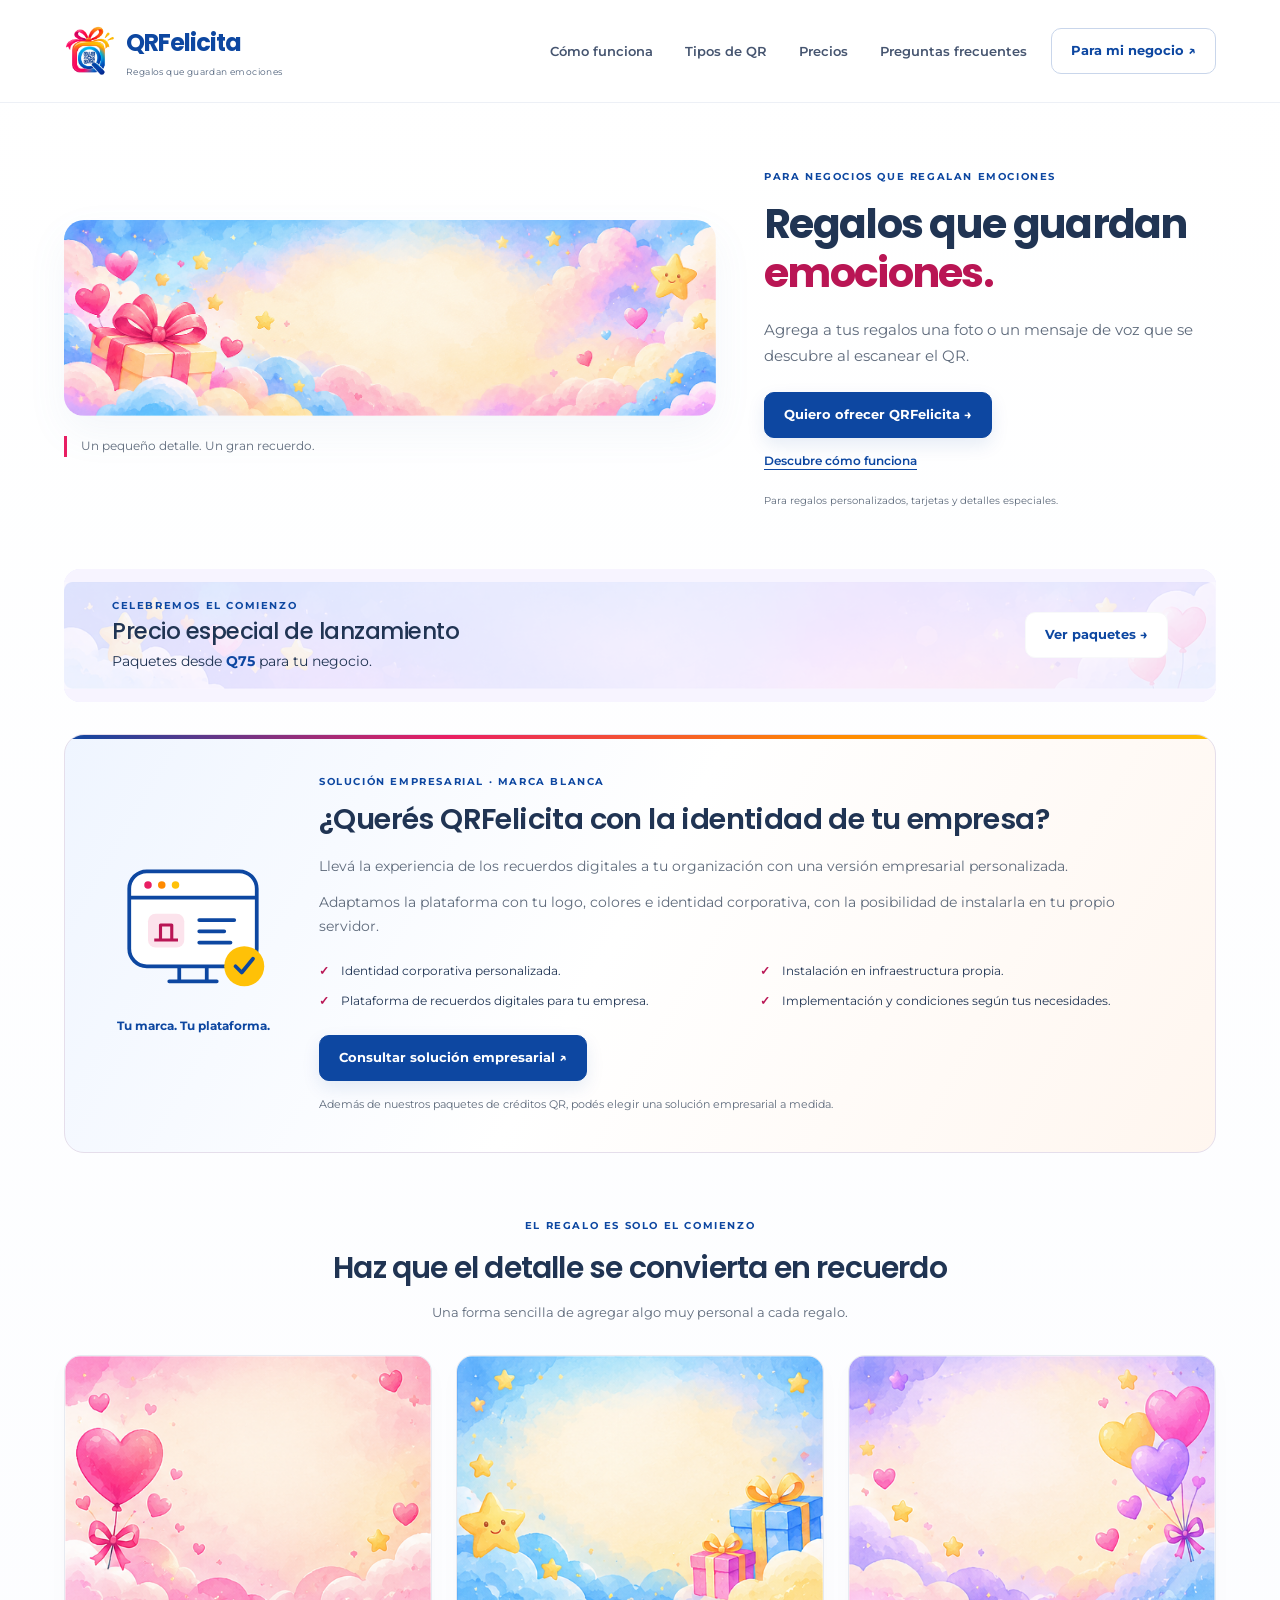
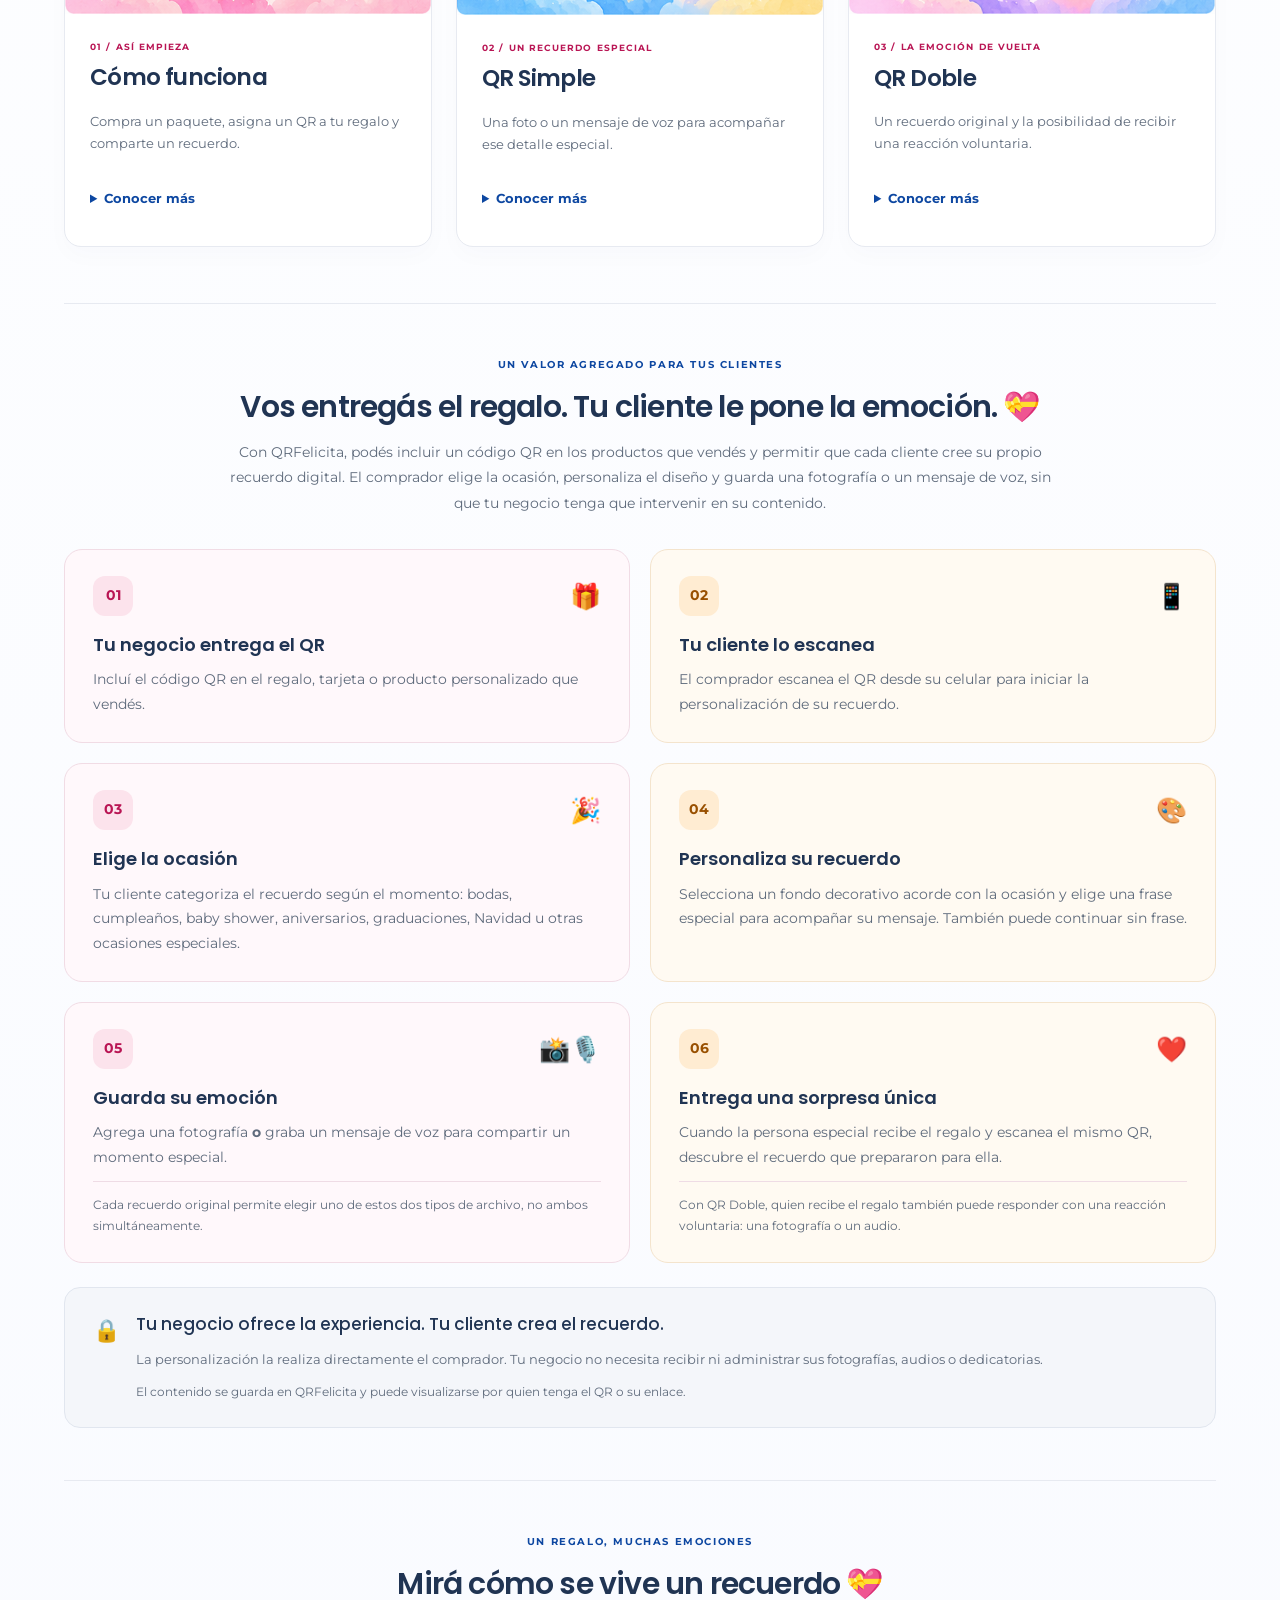
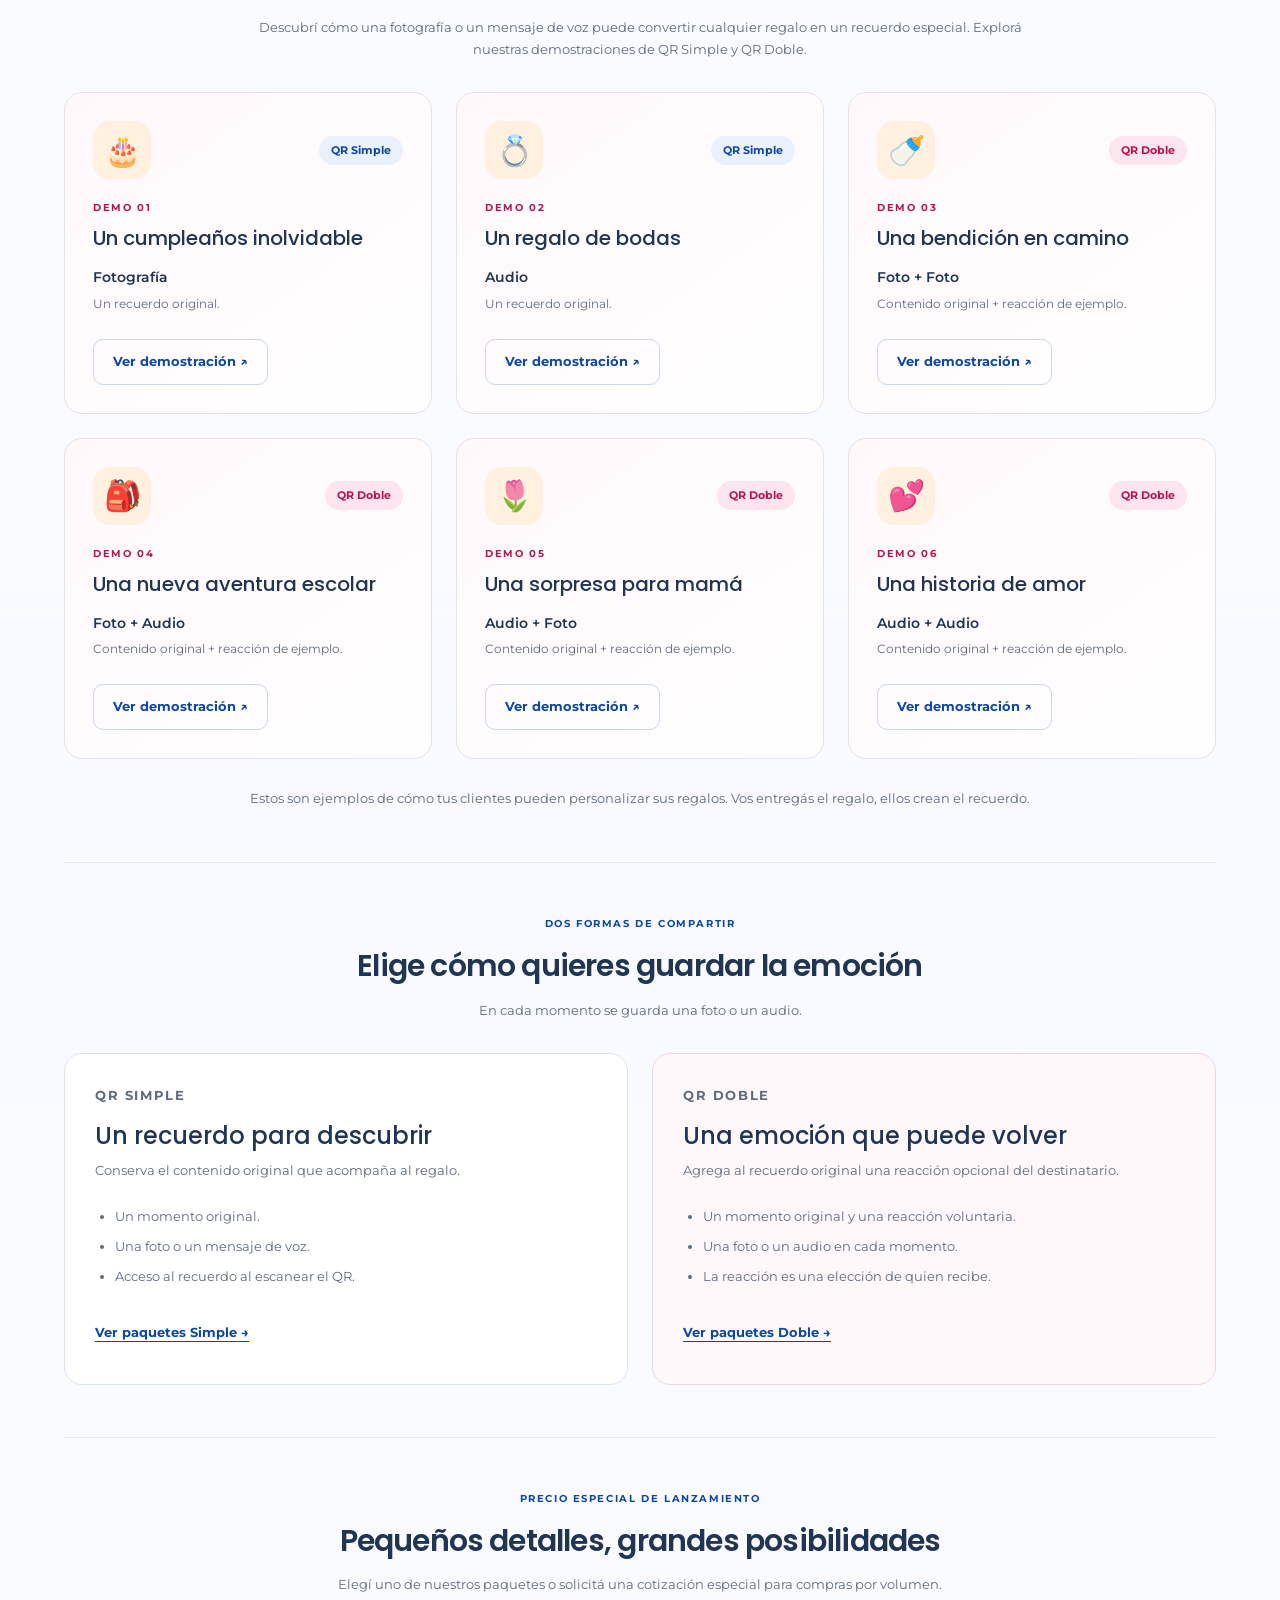
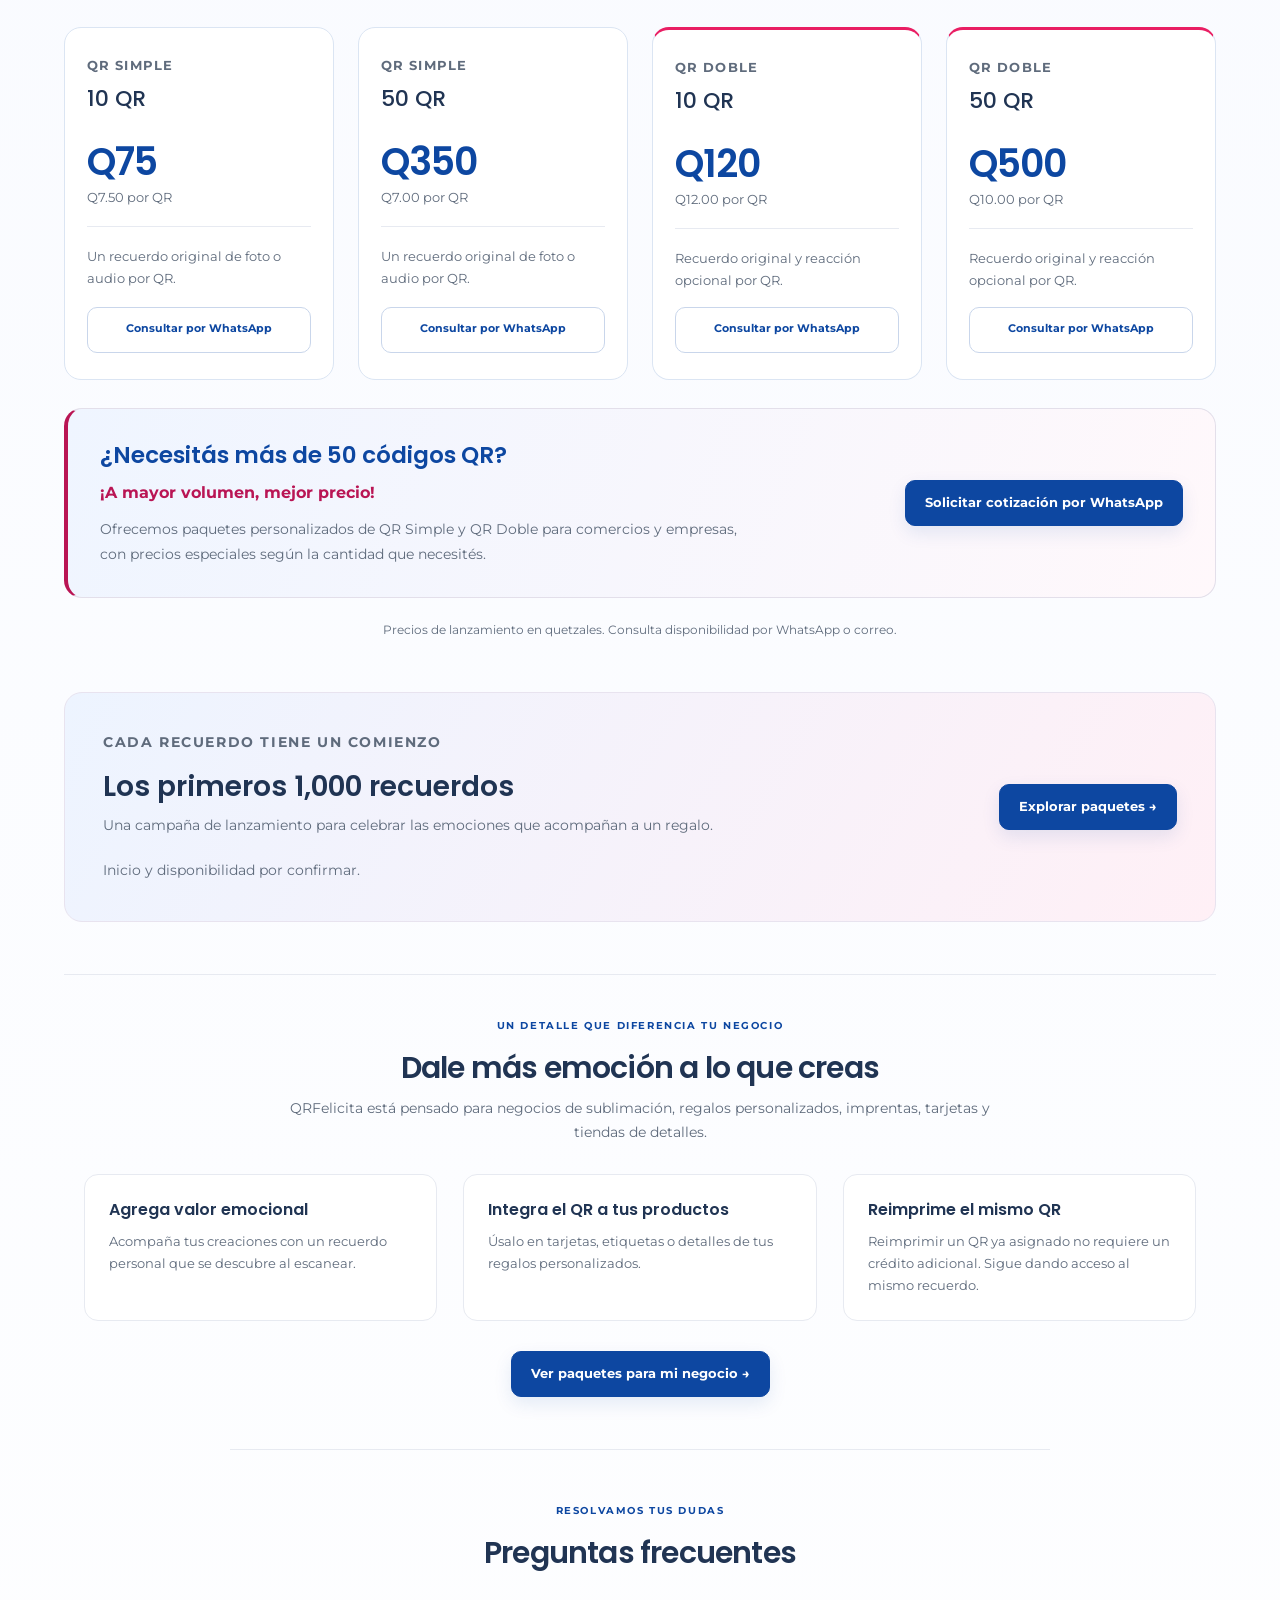
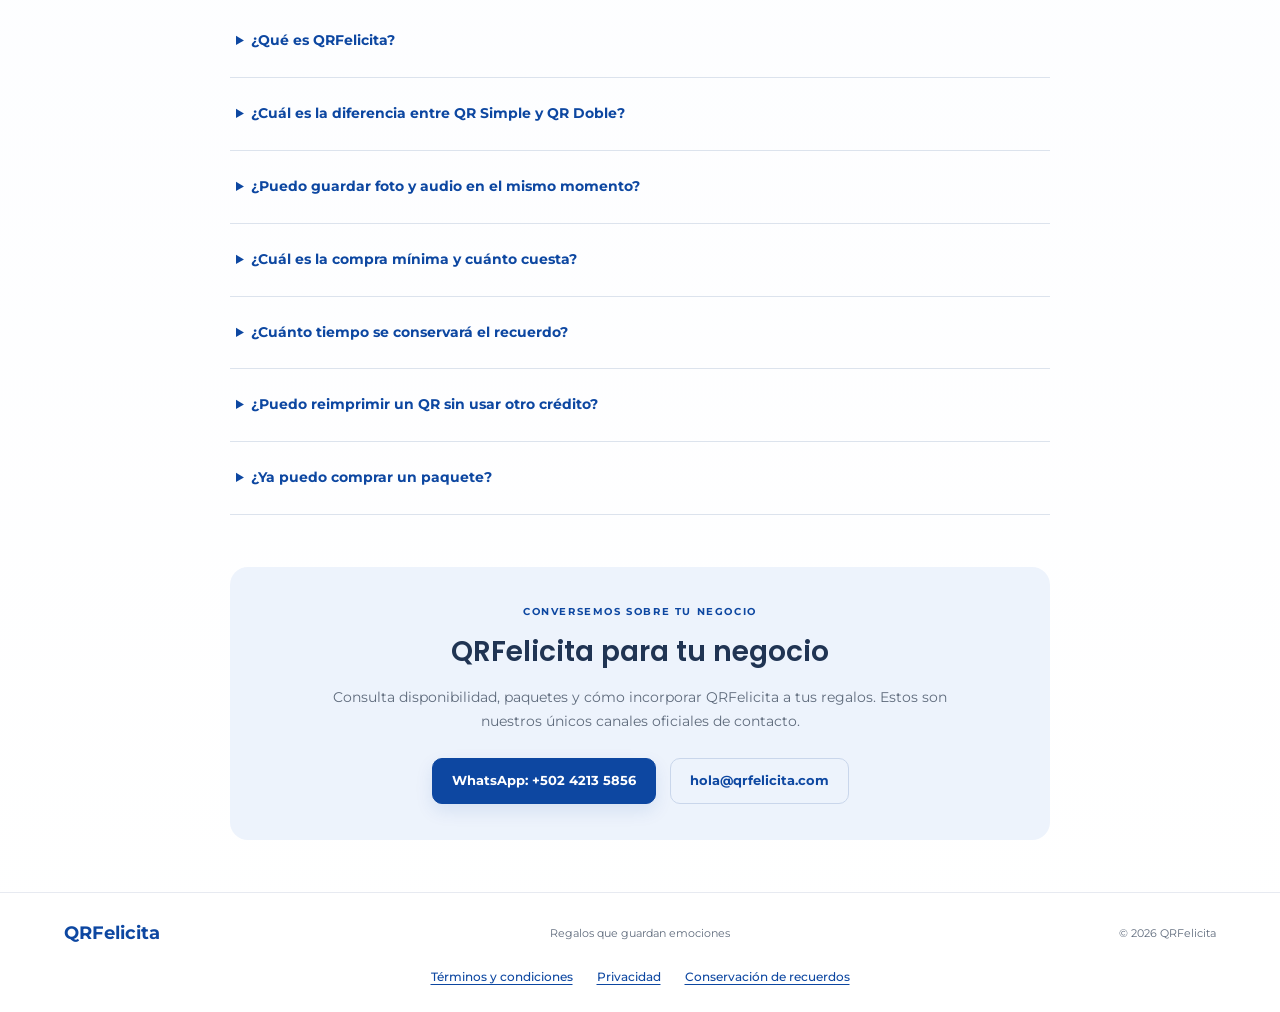
==== commit fde1fa6c: "filtro por vendedor" ====
--- a/index.html
+++ b/index.html
@@ -28,12 +28,12 @@
 <div class="row g-4"><div class="col-12 col-md-6 col-lg-4"><article class="demo-card h-100"><div class="demo-card-top"><span class="demo-icon" aria-hidden="true">🎂</span><span class="demo-badge demo-simple">QR Simple</span></div><p class="demo-number">DEMO 01</p><h3>Un cumpleaños inolvidable</h3><p class="demo-content-type">Fotografía</p><p class="demo-content-help">Un recuerdo original.</p><a class="btn btn-outline-primary" href="https://descubre.qrfelicita.com/q/demo1" target="_blank" rel="noopener noreferrer" aria-label="Ver demostración: Un cumpleaños inolvidable (abre en otra pestaña)">Ver demostración <span aria-hidden="true">↗</span></a></article></div><div class="col-12 col-md-6 col-lg-4"><article class="demo-card h-100"><div class="demo-card-top"><span class="demo-icon" aria-hidden="true">💍</span><span class="demo-badge demo-simple">QR Simple</span></div><p class="demo-number">DEMO 02</p><h3>Un regalo de bodas</h3><p class="demo-content-type">Audio</p><p class="demo-content-help">Un recuerdo original.</p><a class="btn btn-outline-primary" href="https://descubre.qrfelicita.com/q/demo2" target="_blank" rel="noopener noreferrer" aria-label="Ver demostración: Un regalo de bodas (abre en otra pestaña)">Ver demostración <span aria-hidden="true">↗</span></a></article></div><div class="col-12 col-md-6 col-lg-4"><article class="demo-card h-100"><div class="demo-card-top"><span class="demo-icon" aria-hidden="true">🍼</span><span class="demo-badge demo-double">QR Doble</span></div><p class="demo-number">DEMO 03</p><h3>Una bendición en camino</h3><p class="demo-content-type">Foto + Foto</p><p class="demo-content-help">Contenido original + reacción de ejemplo.</p><a class="btn btn-outline-primary" href="https://descubre.qrfelicita.com/q/demo3" target="_blank" rel="noopener noreferrer" aria-label="Ver demostración: Una bendición en camino (abre en otra pestaña)">Ver demostración <span aria-hidden="true">↗</span></a></article></div><div class="col-12 col-md-6 col-lg-4"><article class="demo-card h-100"><div class="demo-card-top"><span class="demo-icon" aria-hidden="true">🎒</span><span class="demo-badge demo-double">QR Doble</span></div><p class="demo-number">DEMO 04</p><h3>Una nueva aventura escolar</h3><p class="demo-content-type">Foto + Audio</p><p class="demo-content-help">Contenido original + reacción de ejemplo.</p><a class="btn btn-outline-primary" href="https://descubre.qrfelicita.com/q/demo4" target="_blank" rel="noopener noreferrer" aria-label="Ver demostración: Una nueva aventura escolar (abre en otra pestaña)">Ver demostración <span aria-hidden="true">↗</span></a></article></div><div class="col-12 col-md-6 col-lg-4"><article class="demo-card h-100"><div class="demo-card-top"><span class="demo-icon" aria-hidden="true">🌷</span><span class="demo-badge demo-double">QR Doble</span></div><p class="demo-number">DEMO 05</p><h3>Una sorpresa para mamá</h3><p class="demo-content-type">Audio + Foto</p><p class="demo-content-help">Contenido original + reacción de ejemplo.</p><a class="btn btn-outline-primary" href="https://descubre.qrfelicita.com/q/demo5" target="_blank" rel="noopener noreferrer" aria-label="Ver demostración: Una sorpresa para mamá (abre en otra pestaña)">Ver demostración <span aria-hidden="true">↗</span></a></article></div><div class="col-12 col-md-6 col-lg-4"><article class="demo-card h-100"><div class="demo-card-top"><span class="demo-icon" aria-hidden="true">💕</span><span class="demo-badge demo-double">QR Doble</span></div><p class="demo-number">DEMO 06</p><h3>Una historia de amor</h3><p class="demo-content-type">Audio + Audio</p><p class="demo-content-help">Contenido original + reacción de ejemplo.</p><a class="btn btn-outline-primary" href="https://descubre.qrfelicita.com/q/demo6" target="_blank" rel="noopener noreferrer" aria-label="Ver demostración: Una historia de amor (abre en otra pestaña)">Ver demostración <span aria-hidden="true">↗</span></a></article></div></div><p class="demo-footnote">Estos son ejemplos de cómo tus clientes pueden personalizar sus regalos. Vos entregás el regalo, ellos crean el recuerdo.</p>
 </section>
 <section class="content-section comparison-section" id="tipos-qr" aria-labelledby="comparacion-titulo"><div class="section-heading"><p class="eyebrow">DOS FORMAS DE COMPARTIR</p><h2 id="comparacion-titulo">Elige cómo quieres guardar la emoción</h2><p>En cada momento se guarda una foto o un audio.</p></div><div class="row g-4"><div class="col-md-6"><article class="comparison-panel"><p class="eyebrow">QR SIMPLE</p><h3>Un recuerdo para descubrir</h3><p>Conserva el contenido original que acompaña al regalo.</p><ul><li>Un momento original.</li><li>Una foto o un mensaje de voz.</li><li>Acceso al recuerdo al escanear el QR.</li></ul><a href="#precios" class="text-link">Ver paquetes Simple →</a></article></div><div class="col-md-6"><article class="comparison-panel double-panel"><p class="eyebrow">QR DOBLE</p><h3>Una emoción que puede volver</h3><p>Agrega al recuerdo original una reacción opcional del destinatario.</p><ul><li>Un momento original y una reacción voluntaria.</li><li>Una foto o un audio en cada momento.</li><li>La reacción es una elección de quien recibe.</li></ul><a href="#precios" class="text-link">Ver paquetes Doble →</a></article></div></div></section>
-<section class="content-section" id="precios" aria-labelledby="precios-titulo"><div class="section-heading"><p class="eyebrow">PRECIO ESPECIAL DE LANZAMIENTO</p><h2 id="precios-titulo">Pequeños detalles, grandes posibilidades</h2><p>Cuatro paquetes para incorporar QRFelicita a tu negocio. Compra mínima: 10 QR.</p></div><div class="row g-4">
+<section class="content-section" id="precios" aria-labelledby="precios-titulo"><div class="section-heading"><p class="eyebrow">PRECIO ESPECIAL DE LANZAMIENTO</p><h2 id="precios-titulo">Pequeños detalles, grandes posibilidades</h2><p>Elegí uno de nuestros paquetes o solicitá una cotización especial para compras por volumen.</p></div><div class="row g-4">
 <div class="col-sm-6 col-lg-3"><article class="price-card"><p class="card-kicker">QR SIMPLE</p><h3>10 QR</h3><p class="package-price">Q75</p><p class="unit-price">Q7.50 por QR</p><p>Un recuerdo original de foto o audio por QR.</p><a href="https://wa.me/50242135856" target="_blank" rel="noopener noreferrer" class="btn btn-outline-primary">Consultar por WhatsApp<span class="visually-hidden"> de QR Simple, 10 QR</span></a></article></div>
 <div class="col-sm-6 col-lg-3"><article class="price-card"><p class="card-kicker">QR SIMPLE</p><h3>50 QR</h3><p class="package-price">Q350</p><p class="unit-price">Q7.00 por QR</p><p>Un recuerdo original de foto o audio por QR.</p><a href="https://wa.me/50242135856" target="_blank" rel="noopener noreferrer" class="btn btn-outline-primary">Consultar por WhatsApp<span class="visually-hidden"> de QR Simple, 50 QR</span></a></article></div>
 <div class="col-sm-6 col-lg-3"><article class="price-card double-price"><p class="card-kicker">QR DOBLE</p><h3>10 QR</h3><p class="package-price">Q120</p><p class="unit-price">Q12.00 por QR</p><p>Recuerdo original y reacción opcional por QR.</p><a href="https://wa.me/50242135856" target="_blank" rel="noopener noreferrer" class="btn btn-outline-primary">Consultar por WhatsApp<span class="visually-hidden"> de QR Doble, 10 QR</span></a></article></div>
 <div class="col-sm-6 col-lg-3"><article class="price-card double-price"><p class="card-kicker">QR DOBLE</p><h3>50 QR</h3><p class="package-price">Q500</p><p class="unit-price">Q10.00 por QR</p><p>Recuerdo original y reacción opcional por QR.</p><a href="https://wa.me/50242135856" target="_blank" rel="noopener noreferrer" class="btn btn-outline-primary">Consultar por WhatsApp<span class="visually-hidden"> de QR Doble, 50 QR</span></a></article></div>
-</div><p class="section-note">Precios de lanzamiento en quetzales. Consulta disponibilidad por WhatsApp o correo.</p></section>
+</div><section class="volume-quote" aria-labelledby="volumen-titulo"><div class="volume-quote-copy"><h3 id="volumen-titulo">¿Necesitás más de 50 códigos QR?</h3><p class="volume-highlight">¡A mayor volumen, mejor precio!</p><p>Ofrecemos paquetes personalizados de QR Simple y QR Doble para comercios y empresas, con precios especiales según la cantidad que necesités.</p></div><a class="btn btn-primary" href="https://wa.me/50242135856?text=Hola%2C%20me%20interesa%20cotizar%20un%20paquete%20personalizado%20de%20c%C3%B3digos%20QR%20de%20QRFelicita%20para%20mi%20negocio." target="_blank" rel="noopener noreferrer">Solicitar cotización por WhatsApp<span class="visually-hidden"> (abre en otra pestaña)</span></a></section><p class="section-note">Precios de lanzamiento en quetzales. Consulta disponibilidad por WhatsApp o correo.</p></section>
 <section class="campaign" aria-labelledby="campana-titulo"><div><p class="eyebrow">CADA RECUERDO TIENE UN COMIENZO</p><h2 id="campana-titulo">Los primeros 1,000 recuerdos</h2><p>Una campaña de lanzamiento para celebrar las emociones que acompañan a un regalo.</p><p class="section-note">Inicio y disponibilidad por confirmar.</p></div><a href="#precios" class="btn btn-primary">Explorar paquetes →</a></section><section class="business-intro" id="para-negocios" aria-labelledby="negocios-titulo"><p class="eyebrow">UN DETALLE QUE DIFERENCIA TU NEGOCIO</p><h2 id="negocios-titulo">Dale más emoción a lo que creas</h2><p>QRFelicita está pensado para negocios de sublimación, regalos personalizados, imprentas, tarjetas y tiendas de detalles.</p><div class="business-benefits"><div><h3>Agrega valor emocional</h3><p>Acompaña tus creaciones con un recuerdo personal que se descubre al escanear.</p></div><div><h3>Integra el QR a tus productos</h3><p>Úsalo en tarjetas, etiquetas o detalles de tus regalos personalizados.</p></div><div><h3>Reimprime el mismo QR</h3><p>Reimprimir un QR ya asignado no requiere un crédito adicional. Sigue dando acceso al mismo recuerdo.</p></div></div><a href="#precios" class="btn btn-primary">Ver paquetes para mi negocio →</a></section><section class="content-section faq-section" id="preguntas-frecuentes" aria-labelledby="faq-titulo"><div class="section-heading"><p class="eyebrow">RESOLVAMOS TUS DUDAS</p><h2 id="faq-titulo">Preguntas frecuentes</h2></div>
 <details><summary>¿Qué es QRFelicita?</summary><p>Es una propuesta para acompañar regalos físicos con recuerdos digitales. Al escanear el QR del regalo, el destinatario descubre una foto o un mensaje de voz.</p></details>
 <details><summary>¿Cuál es la diferencia entre QR Simple y QR Doble?</summary><p>QR Simple incluye un momento original. QR Doble incluye ese momento y permite una reacción voluntaria del destinatario. Cada momento es una foto o un audio.</p></details>
@@ -54,3 +54,4 @@
 
 
 
+
--- a/css/qrfelicita.css
+++ b/css/qrfelicita.css
@@ -16,3 +16,5 @@
 .demos-section .section-heading{max-width:800px}.demo-card{display:flex;flex-direction:column;padding:28px;border:1px solid #e7dfe9;border-radius:18px;background:linear-gradient(145deg,#fff8fb,#fff);transition:transform .18s ease,box-shadow .18s ease}.demo-card:hover{transform:translateY(-4px);box-shadow:0 12px 30px #20345310}.demo-card:focus-within{border-color:var(--blue)}.demo-card-top{display:flex;align-items:center;justify-content:space-between;gap:12px;margin-bottom:20px}.demo-icon{display:inline-flex;align-items:center;justify-content:center;background:#fff0df;width:58px;height:58px;border-radius:17px;font-size:30px}.demo-badge{font-size:11px;font-weight:700;border-radius:20px;padding:5px 12px;white-space:nowrap}.demo-simple{color:var(--blue);background:#eaf1fc}.demo-double{color:var(--pink);background:#fce5ee}.demo-number{font-size:10px;font-weight:700;letter-spacing:1.6px;color:var(--pink);margin-bottom:8px}.demo-card h3{font-size:20px;line-height:1.4;margin-bottom:14px}.demo-content-type{font-size:14px;font-weight:600;color:var(--ink);margin-bottom:4px}.demo-content-help{font-size:12px;color:var(--muted);margin-bottom:24px}.demo-card .btn{margin-top:auto;align-self:flex-start}.demo-footnote{max-width:780px;text-align:center;margin:28px auto 0;font-size:13px;color:var(--muted);line-height:1.8}@media(max-width:575.98px){.demo-card{padding:24px}.demo-footnote{text-align:left}}@media(prefers-reduced-motion:reduce){.demo-card:hover{transform:none}}
 /* Permanent enterprise offering, alongside standard QR credits. */
 .enterprise-section{display:grid;grid-template-columns:180px minmax(0,1fr);gap:36px;align-items:center;position:relative;margin-top:32px;padding:38px;border:1px solid #e5deeb;border-radius:20px;background:linear-gradient(120deg,#eff5ff 0%,#fff 48%,#fff6ef 100%);overflow:hidden}.enterprise-section:before{content:"";position:absolute;inset:0 0 auto;height:4px;background:linear-gradient(90deg,#0d47a1,#e91e63,#ff8a00,#ffc107)}.enterprise-visual{display:flex;flex-direction:column;align-items:center;gap:16px;text-align:center}.enterprise-visual svg{display:block;width:150px;max-width:100%;height:auto}.enterprise-visual>span{font-size:12px;font-weight:700;color:var(--blue)}.enterprise-copy{min-width:0}.enterprise-copy .eyebrow{margin-bottom:10px}.enterprise-copy h2{font-size:clamp(23px,2.4vw,29px);font-weight:600;line-height:1.35;letter-spacing:-.6px;margin-bottom:16px}.enterprise-copy>p:not(.eyebrow){font-size:14px;color:var(--muted);margin-bottom:12px}.enterprise-benefits{display:grid;grid-template-columns:repeat(2,minmax(0,1fr));gap:10px 24px;list-style:none;padding:0;margin:22px 0 24px}.enterprise-benefits li{position:relative;padding-left:22px;font-size:12px;line-height:1.7}.enterprise-benefits li:before{content:"✓";position:absolute;left:0;color:var(--pink);font-weight:700}.enterprise-copy .btn{white-space:normal;max-width:100%}.enterprise-copy .enterprise-note{font-size:11px!important;margin:14px 0 0!important}@media(max-width:991.98px){.enterprise-section{grid-template-columns:120px minmax(0,1fr);gap:24px;padding:30px}.enterprise-benefits{grid-template-columns:1fr}}@media(max-width:575.98px){.enterprise-section{grid-template-columns:1fr;gap:20px;padding:26px 22px;margin-top:24px}.enterprise-visual{flex-direction:row;justify-content:flex-start;text-align:left;gap:14px}.enterprise-visual svg{width:72px;flex-shrink:0}.enterprise-copy h2{font-size:24px}.enterprise-copy>p:not(.eyebrow){font-size:13px}.enterprise-copy .eyebrow{font-size:9px;letter-spacing:1.1px}}
+/* Volume pricing enquiry below the standard packages. */
+.volume-quote{display:flex;align-items:center;justify-content:space-between;gap:32px;width:100%;margin-top:28px;padding:30px 32px;background:linear-gradient(110deg,#eff5ff,#fff8fb);border:1px solid #e3dfea;border-left:4px solid var(--pink);border-radius:18px}.volume-quote-copy{min-width:0;max-width:660px}.volume-quote h3{font-size:23px;font-weight:600;line-height:1.4;color:var(--blue);margin-bottom:8px}.volume-quote .volume-highlight{font-size:16px;font-weight:700;color:var(--pink);margin-bottom:10px}.volume-quote-copy>p:last-child{font-size:14px;line-height:1.8;color:var(--muted);margin-bottom:0}.volume-quote>.btn{flex-shrink:0;max-width:100%;white-space:normal;text-align:center}@media(max-width:991.98px){.volume-quote{flex-direction:column;align-items:flex-start;gap:20px}}@media(max-width:575.98px){.volume-quote{padding:24px 22px}.volume-quote h3{font-size:21px}.volume-quote-copy>p:last-child{font-size:13px}.volume-quote>.btn{width:100%}}
